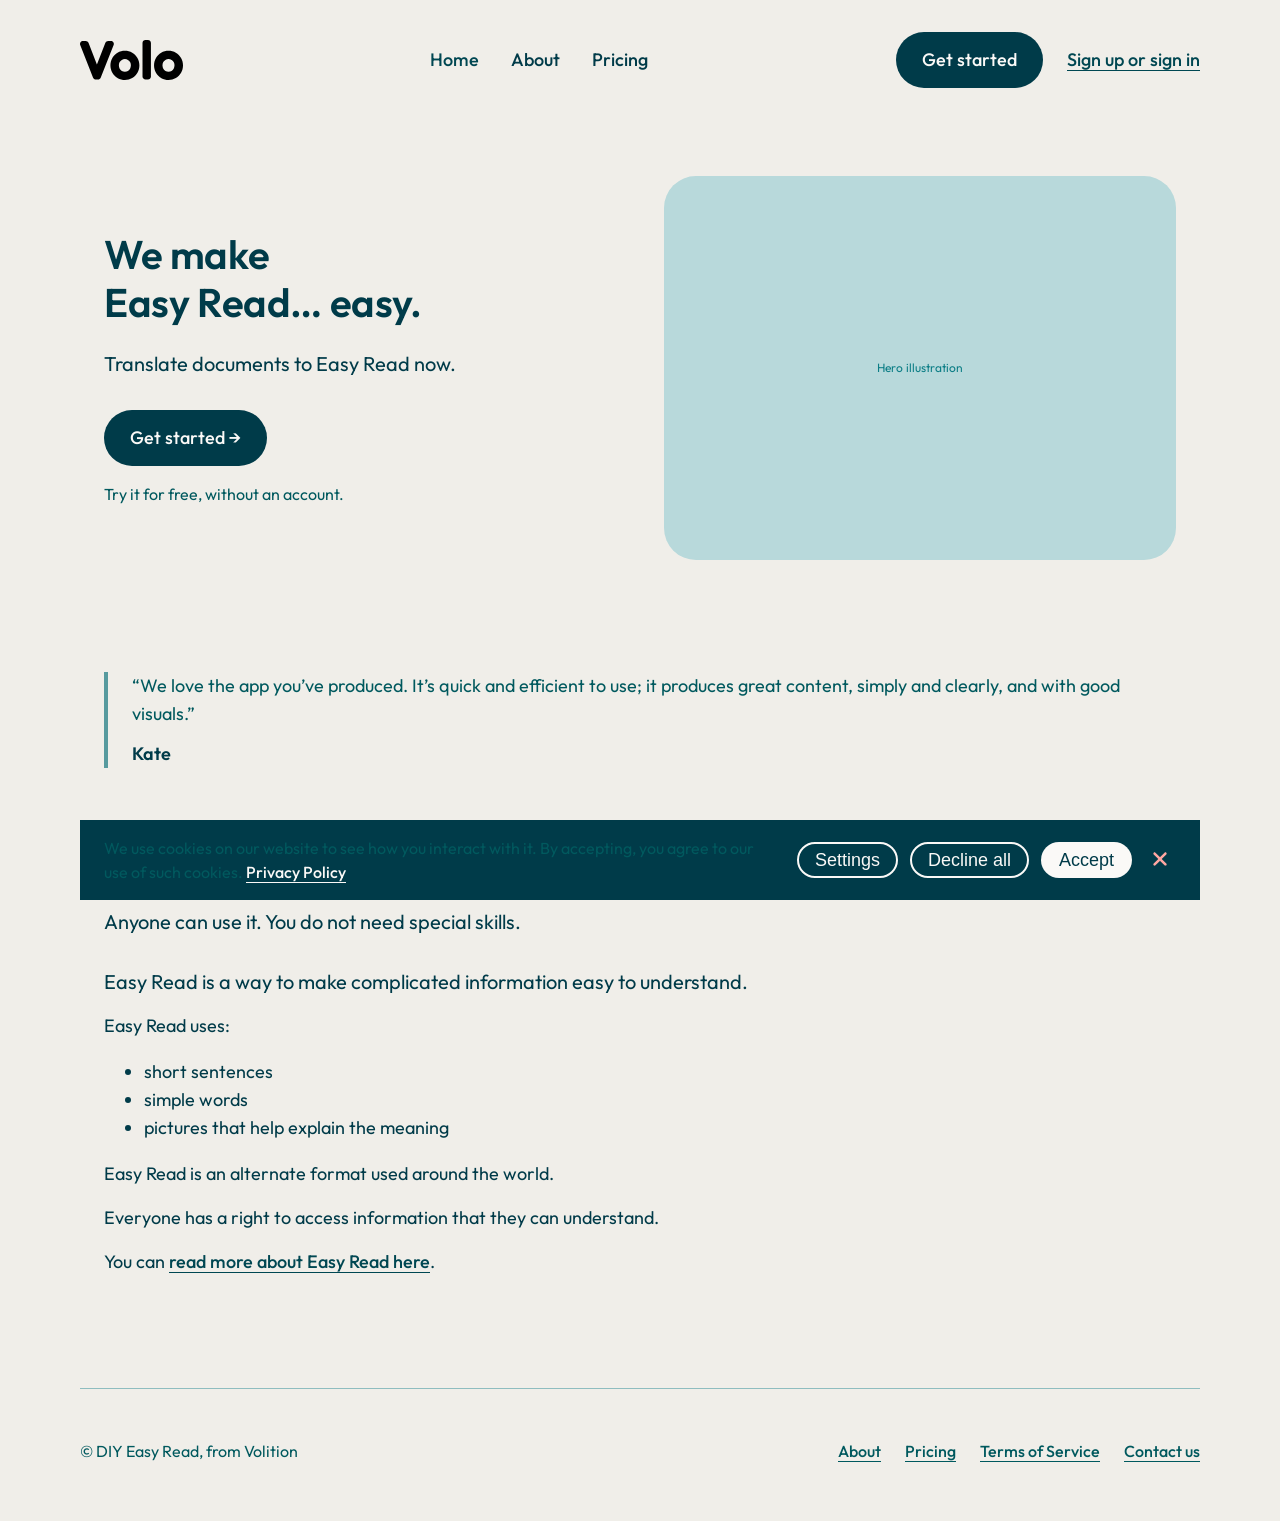
==== index.html @ 6c9e3ab5 "Initial UX prototype base recreating diyeasyread.com Home, About, and Pricing rebuilt as static HTML" ====
<!DOCTYPE html>
<html lang="en">
<head>
<meta charset="UTF-8">
<meta name="viewport" content="width=device-width, initial-scale=1.0">
<title>DIY Easy Read — Easy Read translation in minutes</title>
<link rel="stylesheet" href="assets/colors_and_type.css">
<link rel="stylesheet" href="assets/site.css">
</head>
<body>

<header class="wrap site-header">
  <a class="logo" href="index.html">
    <img src="assets/img/logo-wordmark.svg" alt="DIY Easy Read, from Volition">
  </a>
  <nav class="main-nav" aria-label="Main">
    <a href="index.html" aria-current="page">Home</a>
    <a href="about.html">About</a>
    <a href="pricing.html">Pricing</a>
  </nav>
  <div class="nav-actions">
    <a class="btn btn-filled" href="#get-started">Get started</a>
    <a class="link" href="#sign-in">Sign up or sign in</a>
  </div>
</header>

<main class="wrap">
  <section class="hero">
    <div>
      <h1>We make<br>Easy Read&hellip; easy.</h1>
      <p class="body-large lede">Translate documents to Easy Read now.</p>
      <div class="cta-row">
        <a class="btn btn-filled" href="#get-started">Get started &rarr;</a>
        <p class="body-small">Try it for free, without an account.</p>
      </div>
    </div>
    <div class="hero-art" role="img" aria-label="Illustration placeholder — person holding a translated Easy Read document">
      <span class="caption">Hero illustration</span>
    </div>
  </section>

  <blockquote class="quote">
    &ldquo;We love the app you&rsquo;ve produced. It&rsquo;s quick and efficient to use; it produces great content, simply and clearly, and with good visuals.&rdquo;
    <cite>Kate</cite>
  </blockquote>

  <section class="section">
    <p class="body-large">DIY Easy Read is a simple tool to translate documents into Easy Read. It uses Artificial Intelligence (AI).</p>
    <p class="body-large" style="margin-top: var(--space-4);">Anyone can use it. You do not need special skills.</p>
    <p class="body-large" style="margin-top: var(--space-6);">Easy Read is a way to make complicated information easy to understand.</p>
    <p style="margin-top: var(--space-4);">Easy Read uses:</p>
    <ul>
      <li>short sentences</li>
      <li>simple words</li>
      <li>pictures that help explain the meaning</li>
    </ul>
    <p style="margin-top: var(--space-4);">Easy Read is an alternate format used around the world.</p>
    <p style="margin-top: var(--space-4);">Everyone has a right to access information that they can understand.</p>
    <p style="margin-top: var(--space-4);">You can <a href="about.html">read more about Easy Read here</a>.</p>
  </section>
</main>

<footer class="site-footer wrap">
  <span>&copy; DIY Easy Read, from Volition</span>
  <nav aria-label="Footer">
    <a href="about.html">About</a>
    <a href="pricing.html">Pricing</a>
    <a href="#terms">Terms of Service</a>
    <a href="#contact">Contact us</a>
  </nav>
</footer>

<div class="cookie-banner wrap" role="region" aria-label="Cookie notice" id="cookie-banner">
  <p class="body-small">We use cookies on our website to see how you interact with it. By accepting, you agree to our use of such cookies. <a href="#privacy">Privacy Policy</a></p>
  <div class="actions">
    <button class="btn btn-outlined" style="min-height:36px; padding: var(--space-1) var(--space-4);">Settings</button>
    <button class="btn btn-outlined" style="min-height:36px; padding: var(--space-1) var(--space-4);" onclick="document.getElementById('cookie-banner').remove()">Decline all</button>
    <button class="btn btn-filled" style="min-height:36px; padding: var(--space-1) var(--space-4);" onclick="document.getElementById('cookie-banner').remove()">Accept</button>
    <button class="close-btn" aria-label="Close" onclick="document.getElementById('cookie-banner').remove()">
      <img src="assets/icons/close.svg" alt="" width="20" height="20">
    </button>
  </div>
</div>

</body>
</html>
---- assets/colors_and_type.css ----
/* ============================================================
   Volition Design System — Colors & Type
   Source: Colours 1.6.fig (palette), Volition brand notes (type)
   Mobile-first. Never use pure #000 or #FFF.
   ============================================================ */

/* -------- Fonts -------- */
@font-face {
  font-family: "Outfit";
  font-style: normal;
  font-weight: 100 900;
  font-display: swap;
  src: url("./fonts/Outfit-VariableFont_wght.ttf") format("truetype-variations");
}
@font-face {
  font-family: "Outfit";
  font-style: normal;
  font-weight: 300;
  font-display: swap;
  src: url("./fonts/Outfit-Light.ttf") format("truetype");
}
@font-face {
  font-family: "Outfit";
  font-style: normal;
  font-weight: 400;
  font-display: swap;
  src: url("./fonts/Outfit-Regular.ttf") format("truetype");
}
@font-face {
  font-family: "Outfit";
  font-style: normal;
  font-weight: 500;
  font-display: swap;
  src: url("./fonts/Outfit-Medium.ttf") format("truetype");
}
@font-face {
  font-family: "Outfit";
  font-style: normal;
  font-weight: 600;
  font-display: swap;
  src: url("./fonts/Outfit-SemiBold.ttf") format("truetype");
}

:root {
  /* ============================================================
     RAW PALETTE — Colours 1.6
     Never reference these directly in product code. Use the
     semantic tokens below. Palette is intentionally softened —
     no pure black, no pure white.
     ============================================================ */

  /* Teal — primary brand, text, dark backgrounds */
  --teal-900: #00232B;   /* Black Teal */
  --teal-800: #003B49;   /* Text dark — primary body text */
  --teal-700: #004752;
  --teal-600: #00595E;
  --teal-500: #0C7E86;
  --teal-400: #579A9E;   /* Interactive borders only */
  --teal-300: #8FBDBF;
  --teal-200: #B8D9DB;
  --teal-100: #EBF1F2;

  /* Lavender */
  --lavender-900: #150C3D;
  --lavender-800: #3A3161;
  --lavender-700: #43396F;
  --lavender-600: #4E4285;
  --lavender-500: #7567B8;
  --lavender-400: #9387CC;   /* Interactive borders only */
  --lavender-300: #B6ACE3;
  --lavender-200: #D4CEF5;
  --lavender-100: #EDEBF5;

  /* Pounamu (greenstone) */
  --pounamu-800: #163D16;
  --pounamu-600: #215C21;
  --pounamu-500: #458D42;
  --pounamu-400: #629E5F;   /* Interactive borders only */
  --pounamu-300: #8EC28C;
  --pounamu-200: #B2D8AF;
  --pounamu-100: #EAF2E4;

  /* Rose */
  --rose-800: #6F1900;
  --rose-600: #991F1F;
  --rose-500: #CC3939;
  --rose-400: #E06969;   /* Interactive borders only */
  --rose-300: #ED9A9A;
  --rose-200: #F5C9C9;
  --rose-100: #F5E6E6;

  /* Sand — warm neutrals, never pure white */
  --sand-400: #999174;   /* Interactive borders only */
  --sand-300: #B8B19A;
  --sand-200: #D6D2C4;
  --sand-100: #F0EEE9;   /* Warm off-white surface */
  --sand-000: #FAF9F7;   /* White Sand — app background, replaces pure white */

  /* ============================================================
     SEMANTIC TOKENS — Volition themes collection (28 vars)
     Source: Design Components 1.7 → Variables → Volition themes.
     Two themes: "Default" (Decision Maker, teal) and "Supporter"
     (lavender). Values verified against Figma Variables panel.
     Bind components to these. Never reference raw palette.
     ============================================================ */

  /* --- Text --- */
  --text-dark:     var(--teal-800);   /* body & headings */
  --text-mid:      var(--teal-600);   /* secondary */
  --text-light:    var(--teal-500);   /* tertiary, captions */
  --text-inverted: var(--sand-000);   /* text on dark/coloured bg */

  /* --- Icon --- */
  --icon:          var(--teal-600);
  --icon-mid:      var(--teal-500);
  --icon-inverted: var(--sand-000);

  /* --- Borders --- */
  --borders:       var(--teal-400);   /* interactive borders */

  /* --- Backgrounds --- */
  --bg-800:        var(--teal-800);   /* dark fill (buttons, headers) */
  --bg-600:        var(--teal-600);
  --bg-200:        var(--teal-200);
  --bg-150:        #D6D2C4;           /* warm neutral @ 50% — unique to Default */
  --bg-100:        var(--sand-100);

  /* --- Panels --- */
  --panel-highlight: var(--sand-000);   /* White sand — raised surfaces */
  --panel-mid:       rgba(250, 249, 247, 0.5);  /* #FAF9F7 @ 50% */
  --panel-lowlight:  var(--bg-100);     /* = Background 100 */
  --panel-shadow:    var(--sand-300);   /* Sand 300 in Default */

  /* --- Status: error / delete --- */
  --error-default: var(--rose-600);
  --error-mid:     var(--rose-500);

  /* --- Focus --- */
  --focus:         var(--teal-900);
  --focus-stroke:  2px;

  /* --- Dividers --- */
  --divider-dark:    var(--teal-400);
  --divider-default: var(--teal-300);

  /* --- Buttons --- */
  --button-base: var(--teal-700);
  --button-mid:  var(--teal-500);

  /* ============================================================
     LEGACY SHORTHAND — kept so existing components keep working
     while we migrate call-sites to the real semantic names above.
     ============================================================ */
  --surface-app:         var(--bg-100);
  --surface-raised:      var(--panel-highlight);
  --surface-sunken:      var(--bg-100);
  --surface-inverse:     var(--bg-800);
  --fg-primary:          var(--text-dark);
  --fg-secondary:        var(--text-mid);
  --fg-tertiary:         var(--text-light);
  --fg-inverse:          var(--text-inverted);
  --fg-link:             var(--button-base);
  --border-subtle:       var(--divider-default);
  --border-default:      var(--divider-dark);
  --border-interactive:  var(--borders);
  --border-focus:        var(--focus);
  --accent-primary:      var(--button-base);
  --accent-primary-hover:var(--text-dark);
  --accent-secondary:    var(--button-mid);
  --accent-light:        var(--button-mid);
  --accent-muted:        var(--bg-200);
  --status-success:      var(--pounamu-600);
  --status-success-bg:   var(--pounamu-100);
  --status-warning:      var(--error-mid);
  --status-warning-bg:   var(--rose-100);
  --status-danger:       var(--error-default);
  --status-danger-bg:    var(--rose-100);
  --status-info:         var(--lavender-500);
  --status-info-bg:      var(--lavender-100);

  /* Focus ring — built from semantic --focus */
  --focus-ring: 0 0 0 var(--focus-stroke) var(--focus);

  /* ============================================================
     SPACING — 8pt grid with 4pt sub-step
     ============================================================ */
  --space-0:   0;
  --space-1:   4px;
  --space-2:   8px;
  --space-3:  12px;
  --space-4:  16px;
  --space-5:  24px;
  --space-6:  32px;
  --space-7:  40px;
  --space-8:  48px;
  --space-9:  64px;
  --space-10: 96px;

  /* ============================================================
     RADII — generous, friendly, never sharp
     ============================================================ */
  --radius-xs: 4px;
  --radius-sm: 8px;
  --radius-md: 12px;
  --radius-lg: 16px;   /* default card */
  --radius-xl: 24px;
  --radius-2xl: 32px;
  --radius-pill: 9999px;

  /* ============================================================
     ELEVATION — soft, warm-tinted shadows.
     Uses teal-900 at low opacity (never pure black).
     ============================================================ */
  --elev-0: none;
  --elev-1: 0 1px 2px rgba(0, 35, 43, 0.06),
            0 1px 1px rgba(0, 35, 43, 0.04);
  --elev-2: 0 2px 4px rgba(0, 35, 43, 0.06),
            0 4px 8px rgba(0, 35, 43, 0.06);
  --elev-3: 0 4px 12px rgba(0, 35, 43, 0.08),
            0 8px 24px rgba(0, 35, 43, 0.06);
  --elev-4: 0 12px 32px rgba(0, 35, 43, 0.12),
            0 24px 48px rgba(0, 35, 43, 0.08);

  /* ============================================================
     TOUCH TARGETS — WCAG 2.5.5 AAA
     ============================================================ */
  --touch-min: 44px;

  /* ============================================================
     MOTION — calm, no bounce. Neurologically considerate.
     ============================================================ */
  --ease-standard: cubic-bezier(0.2, 0, 0, 1);
  --ease-entrance: cubic-bezier(0, 0, 0, 1);
  --ease-exit:     cubic-bezier(0.4, 0, 1, 1);
  --dur-fast:   120ms;
  --dur-base:   200ms;
  --dur-slow:   320ms;

  /* ============================================================
     TYPE — Mobile-first scale.
     Desktop values are tuned separately; these are the mobile
     source of truth. Sentence case ALWAYS. Never italic.
     ============================================================ */
  --font-family:        "Outfit", system-ui, sans-serif;
  --font-weight-regular: 400;
  --font-weight-medium:  500;
  --font-weight-semibold: 600;

  /* Scale — Volition source of truth. Sentence case always. Never italic,
     never all caps, no abbreviations. Paragraph/list spacing is the
     margin-bottom when this size heads a block. */

  /* Headers */
  --fs-hero:    40px;   --lh-hero:    48px;   --sp-hero:   32px;  /* Hero */
  --fs-xxl:     32px;   --lh-xxl:     40px;   --sp-xxl:    24px;  /* XXL / H1 */
  --fs-xl:      24px;   --lh-xl:      32px;   --sp-xl:     16px;  /* XL / H2 */

  /* Body */
  --fs-body-lg: 20px;   --lh-body-lg: 28px;   --sp-body-lg: 16px; /* Body large */
  --fs-base:    18px;   --lh-base:    28px;   --sp-base:    8px;  /* Body base */
  --fs-small:   16px;   --lh-small:   24px;   --sp-small:   8px;  /* Body small */

  /* Legacy / caption */
  --fs-caption: 12px;   --lh-caption: 16px;  /* Caption — use sparingly */
}

/* ============================================================
   THEME: SUPPORTER — lavender family
   Source: Design Components 1.7 → Variables → Volition themes
   (right column). Same 28 roles, re-mapped to lavender. A few
   entries stay identical across themes (White sand, Background 100
   mapping for panel-lowlight, the error/delete rose ramp, and
   Panel mid's #FAF9F7 @ 50%).
   ============================================================ */
[data-theme="supporter"] {
  /* Text */
  --text-dark:     var(--lavender-800);
  --text-mid:      var(--lavender-600);
  --text-light:    var(--lavender-500);
  --text-inverted: var(--sand-000);

  /* Icon */
  --icon:          var(--lavender-600);
  --icon-mid:      var(--lavender-500);
  --icon-inverted: var(--sand-000);

  /* Borders */
  --borders:       var(--lavender-400);

  /* Backgrounds */
  --bg-800:        var(--lavender-800);
  --bg-600:        var(--lavender-600);
  --bg-200:        var(--lavender-200);
  --bg-150:        #D3CEEB;            /* lavender warm neutral @ 50% */
  --bg-100:        var(--lavender-100);

  /* Panels */
  --panel-highlight: var(--sand-000);
  --panel-mid:       rgba(250, 249, 247, 0.5);
  --panel-lowlight:  var(--bg-100);     /* = Background 100 (now lavender-100) */
  --panel-shadow:    var(--lavender-400);

  /* Error / delete — same rose ramp in both themes */
  --error-default: var(--rose-600);
  --error-mid:     var(--rose-500);

  /* Focus */
  --focus:         var(--teal-900);     /* Teal 900 in both themes */
  --focus-stroke:  2px;

  /* Dividers */
  --divider-dark:    var(--lavender-400);
  --divider-default: var(--lavender-300);

  /* Buttons */
  --button-base: var(--lavender-700);
  --button-mid:  var(--lavender-500);

  /* Legacy shorthand re-resolves via cascade — no need to redeclare */
}

/* ============================================================
   DARK MODE — deferred until the light library is stable.
   Kept as a placeholder role-flip for now.
   ============================================================ */
[data-theme="dark"] {
  --surface-app:    var(--teal-900);
  --surface-raised: var(--teal-800);
  --surface-sunken: var(--teal-700);
  --surface-inverse: var(--sand-000);

  --fg-primary:   var(--sand-000);
  --fg-secondary: var(--teal-200);
  --fg-tertiary:  var(--teal-300);
  --fg-inverse:   var(--teal-800);
  --fg-link:      var(--lavender-300);

  --border-subtle:      rgba(255,255,255,0.08);
  --border-default:     rgba(255,255,255,0.16);
  --border-interactive: var(--teal-400);
  --border-focus:       var(--lavender-300);

  --accent-primary:       var(--teal-500);
  --accent-primary-hover: var(--teal-400);
  --accent-secondary:     var(--lavender-300);
  --accent-light:         var(--teal-600);
  --accent-muted:         var(--teal-700);

  --elev-1: 0 1px 2px rgba(0,0,0,0.32);
  --elev-2: 0 4px 12px rgba(0,0,0,0.36);
  --elev-3: 0 8px 24px rgba(0,0,0,0.44);
  --elev-4: 0 24px 48px rgba(0,0,0,0.52);
}

/* ============================================================
   BASE — semantic element styles (source of truth for markup)
   ============================================================ */
html, body {
  background: var(--surface-app);
  color: var(--fg-primary);
  font-family: var(--font-family);
  font-size: var(--fs-base);
  line-height: var(--lh-base);
  font-weight: var(--font-weight-regular);
  -webkit-font-smoothing: antialiased;
  text-rendering: optimizeLegibility;
}

h1, .h1 {
  font-size: var(--fs-hero);
  line-height: var(--lh-hero);
  font-weight: var(--font-weight-semibold);
  letter-spacing: -0.01em;
  color: var(--fg-primary);
  text-wrap: balance;
  margin: 0;
}
h2, .h2 {
  font-size: var(--fs-xxl);
  line-height: var(--lh-xxl);
  font-weight: var(--font-weight-semibold);
  letter-spacing: -0.005em;
  color: var(--fg-primary);
  text-wrap: balance;
  margin: 0;
}
h3, .h3 {
  font-size: var(--fs-xl);
  line-height: var(--lh-xl);
  font-weight: var(--font-weight-semibold);
  color: var(--fg-primary);
  text-wrap: balance;
  margin: 0;
}
h4, .h4 {
  font-size: var(--fs-body-lg);
  line-height: var(--lh-body-lg);
  font-weight: var(--font-weight-semibold);
  color: var(--fg-primary);
  margin: 0;
}

p, .body {
  font-size: var(--fs-base);
  line-height: var(--lh-base);
  color: var(--fg-primary);
  text-wrap: pretty;
  margin: 0;
}
.body-large {
  font-size: var(--fs-body-lg);
  line-height: var(--lh-body-lg);
}
.body-small, small {
  font-size: var(--fs-small);
  line-height: var(--lh-small);
  color: var(--fg-secondary);
}
.caption {
  font-size: var(--fs-caption);
  line-height: var(--lh-caption);
  color: var(--fg-tertiary);
}

a, .link {
  color: var(--fg-link);
  text-decoration: underline;
  text-decoration-thickness: 8%;
  text-underline-offset: 16%;
  text-decoration-skip-ink: auto;
  font-weight: var(--font-weight-medium);
}
a:hover { color: var(--teal-800); }

::selection { background: var(--lavender-200); color: var(--teal-800); }

*:focus-visible {
  outline: none;
  box-shadow: var(--focus-ring);
  border-radius: var(--radius-xs);
}

/* Never italic — per brand */
em, i, cite, address, dfn { font-style: normal; font-weight: var(--font-weight-medium); }
---- assets/site.css ----
/* ============================================================
   DIY Easy Read — prototype layer
   Layout and components built on top of colors_and_type.css.
   Never redefine tokens here — only layout/structure.
   ============================================================ */

* { box-sizing: border-box; }

.wrap {
  max-width: 1120px;
  margin: 0 auto;
  padding: 0 var(--space-5);
}

/* -------- Header -------- */
.site-header {
  display: flex;
  align-items: center;
  justify-content: space-between;
  padding: var(--space-5) 0;
}
.logo {
  display: flex;
  align-items: center;
  gap: var(--space-2);
}
.logo img { height: 40px; width: auto; }

.main-nav {
  display: flex;
  align-items: center;
  gap: var(--space-6);
}
.main-nav a {
  text-decoration: none;
  color: var(--fg-primary);
  font-weight: var(--font-weight-medium);
}
.main-nav a:hover { color: var(--accent-primary); }
.main-nav a[aria-current="page"] { color: var(--accent-primary); }

.nav-actions {
  display: flex;
  align-items: center;
  gap: var(--space-5);
}

/* -------- Buttons -------- */
.btn {
  display: inline-flex;
  align-items: center;
  justify-content: center;
  gap: var(--space-2);
  min-height: var(--touch-min);
  padding: var(--space-3) var(--space-5);
  border-radius: var(--radius-pill);
  font-weight: var(--font-weight-medium);
  font-size: var(--fs-base);
  text-decoration: none;
  border: 2px solid transparent;
  cursor: pointer;
  transition: background-color var(--dur-base) var(--ease-standard),
              color var(--dur-base) var(--ease-standard),
              border-color var(--dur-base) var(--ease-standard);
}
.btn-filled {
  background: var(--bg-800);
  color: var(--text-inverted);
}
.btn-filled:hover { background: var(--teal-900); }
.btn-outlined {
  background: transparent;
  color: var(--fg-primary);
  border-color: var(--borders);
}
.btn-outlined:hover { background: var(--bg-100); }
.btn-link {
  background: none;
  border: none;
  padding: 0;
  min-height: auto;
  color: var(--fg-link);
  text-decoration: underline;
  text-decoration-thickness: 8%;
  text-underline-offset: 16%;
  font-weight: var(--font-weight-medium);
}

/* -------- Hero -------- */
.hero {
  display: grid;
  grid-template-columns: 1fr 1fr;
  gap: var(--space-8);
  align-items: center;
  padding: var(--space-9) 0;
}
.hero h1 { margin-bottom: var(--space-5); }
.hero .lede { margin-bottom: var(--space-6); }
.hero .cta-row { display: flex; flex-direction: column; align-items: flex-start; gap: var(--space-4); }
.hero-art {
  aspect-ratio: 4 / 3;
  border-radius: var(--radius-2xl);
  background: var(--bg-200);
  display: flex;
  align-items: center;
  justify-content: center;
  color: var(--text-mid);
}

.quote {
  border-left: 4px solid var(--divider-dark);
  padding-left: var(--space-5);
  font-style: normal;
  color: var(--fg-secondary);
  margin: var(--space-8) 0;
}
.quote cite { display: block; margin-top: var(--space-3); font-weight: var(--font-weight-semibold); color: var(--fg-primary); font-style: normal; }

/* -------- Sections -------- */
.section { padding: var(--space-8) 0; }
.section-title { margin-bottom: var(--space-6); }
.feature-row {
  display: grid;
  grid-template-columns: 1fr 1fr;
  gap: var(--space-8);
  align-items: center;
  padding: var(--space-6) 0;
}
.feature-row + .feature-row { border-top: 1px solid var(--border-subtle); }
.feature-row .art {
  aspect-ratio: 4 / 3;
  border-radius: var(--radius-lg);
  background: var(--panel-lowlight);
  border: 1px solid var(--border-subtle);
}
.feature-row ul { margin: var(--space-4) 0 0; padding-left: var(--space-5); }
.feature-row li { margin-bottom: var(--space-2); }

/* -------- FAQ -------- */
.faq-tabs {
  display: flex;
  gap: var(--space-2);
  flex-wrap: wrap;
  margin-bottom: var(--space-6);
}
.faq-tab {
  padding: var(--space-2) var(--space-4);
  border-radius: var(--radius-pill);
  border: 2px solid var(--borders);
  background: transparent;
  font-weight: var(--font-weight-medium);
  color: var(--fg-primary);
  cursor: pointer;
}
.faq-tab[aria-selected="true"] {
  background: var(--bg-800);
  color: var(--text-inverted);
  border-color: var(--bg-800);
}
.faq-item {
  border-bottom: 1px solid var(--border-subtle);
}
.faq-question {
  width: 100%;
  display: flex;
  align-items: center;
  justify-content: space-between;
  gap: var(--space-4);
  padding: var(--space-5) 0;
  background: none;
  border: none;
  text-align: left;
  font-family: var(--font-family);
  font-size: var(--fs-body-lg);
  font-weight: var(--font-weight-semibold);
  color: var(--fg-primary);
  cursor: pointer;
}
.faq-question .chev { transition: transform var(--dur-base) var(--ease-standard); flex-shrink: 0; }
.faq-item[open] .faq-question .chev { transform: rotate(180deg); }
.faq-answer { padding: 0 0 var(--space-5); color: var(--fg-secondary); }
.faq-answer ul { padding-left: var(--space-5); }
.faq-answer li { margin-bottom: var(--space-2); }

/* -------- Pricing -------- */
.pricing-groups { display: flex; flex-direction: column; gap: var(--space-9); }
.pricing-group-title { text-align: center; margin-bottom: var(--space-2); }
.pricing-group-sub { text-align: center; max-width: 640px; margin: 0 auto var(--space-6); color: var(--fg-secondary); }
.pricing-cards {
  display: grid;
  grid-template-columns: repeat(3, 1fr);
  gap: var(--space-5);
}
.price-card {
  background: var(--panel-highlight);
  border: 1px solid var(--border-subtle);
  border-radius: var(--radius-lg);
  box-shadow: var(--elev-2);
  padding: var(--space-6);
  display: flex;
  flex-direction: column;
  gap: var(--space-4);
  position: relative;
}
.price-card.popular { border-color: var(--borders); }
.badge {
  position: absolute;
  top: -14px;
  left: var(--space-5);
  background: var(--accent-secondary);
  color: var(--text-inverted);
  font-size: var(--fs-small);
  font-weight: var(--font-weight-semibold);
  padding: var(--space-1) var(--space-4);
  border-radius: var(--radius-pill);
}
.price-card .tier-name { font-weight: var(--font-weight-semibold); font-size: var(--fs-small); color: var(--fg-secondary); }
.price-card .price { font-size: var(--fs-xxl); font-weight: var(--font-weight-semibold); }
.price-card .price span { font-size: var(--fs-small); font-weight: var(--font-weight-regular); color: var(--fg-secondary); }
.price-card ul { list-style: none; margin: 0; padding: 0; display: flex; flex-direction: column; gap: var(--space-2); }
.price-card li { display: flex; gap: var(--space-2); align-items: flex-start; }
.price-card li img { flex-shrink: 0; margin-top: 2px; }
.price-card .addons { border-top: 1px solid var(--border-subtle); padding-top: var(--space-4); font-size: var(--fs-small); color: var(--fg-secondary); }

/* -------- Footer -------- */
.site-footer {
  border-top: 1px solid var(--border-subtle);
  padding: var(--space-8) 0;
  margin-top: var(--space-9);
  display: flex;
  justify-content: space-between;
  align-items: center;
  color: var(--fg-secondary);
  font-size: var(--fs-small);
}
.site-footer nav { display: flex; gap: var(--space-5); }
.site-footer a { color: var(--fg-secondary); }

/* -------- Cookie banner (kept for parity, dismissible) -------- */
.cookie-banner {
  position: fixed;
  left: 0; right: 0; bottom: 0;
  background: var(--bg-800);
  color: var(--text-inverted);
  padding: var(--space-4) var(--space-5);
  display: flex;
  align-items: center;
  justify-content: space-between;
  gap: var(--space-5);
  z-index: 50;
}
.cookie-banner a { color: var(--text-inverted); }
.cookie-banner .actions { display: flex; gap: var(--space-3); align-items: center; flex-shrink: 0; }
.cookie-banner .btn-outlined { border-color: var(--text-inverted); color: var(--text-inverted); }
.cookie-banner .btn-filled { background: var(--sand-000); color: var(--text-dark); }
.cookie-banner .close-btn { background: none; border: none; cursor: pointer; }
.cookie-banner .close-btn img { filter: invert(1); }

@media (max-width: 860px) {
  .hero, .feature-row { grid-template-columns: 1fr; }
  .pricing-cards { grid-template-columns: 1fr; }
  .main-nav { display: none; }
  .site-footer { flex-direction: column; gap: var(--space-4); align-items: flex-start; }
}
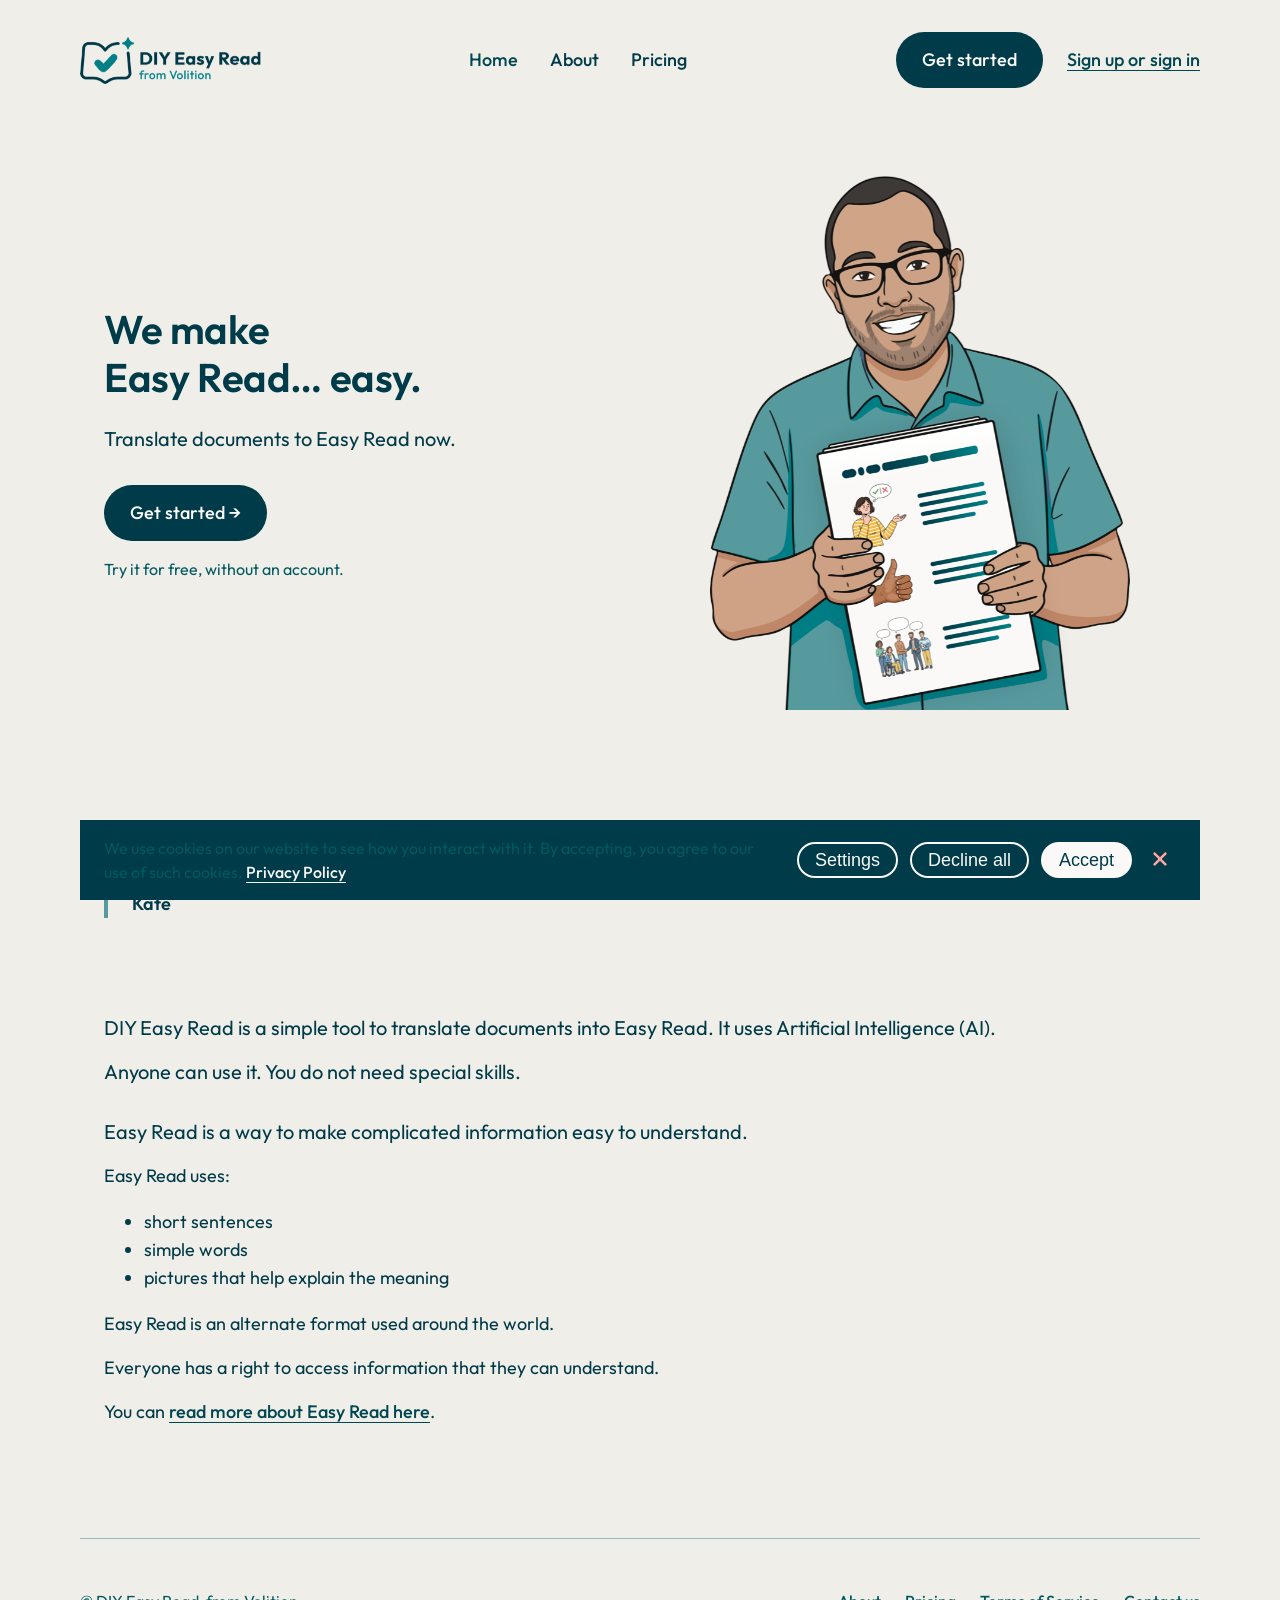
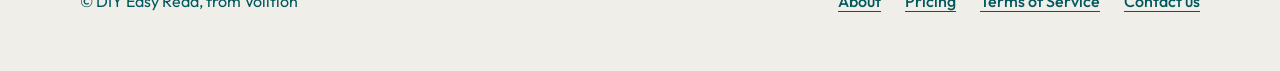
==== commit 44813b0a: "Swap placeholder blocks and generic logo for real DIY Easy Read assets Pulled the actual logo and il" ====
--- a/index.html
+++ b/index.html
@@ -11,7 +11,7 @@
 
 <header class="wrap site-header">
   <a class="logo" href="index.html">
-    <img src="assets/img/logo-wordmark.svg" alt="DIY Easy Read, from Volition">
+    <img src="assets/img/logo-diyer.png" alt="DIY Easy Read logo: an open book outline with a tick inside, and a star in the top right corner" style="height:48px; width:auto;">
   </a>
   <nav class="main-nav" aria-label="Main">
     <a href="index.html" aria-current="page">Home</a>
@@ -34,8 +34,8 @@
         <p class="body-small">Try it for free, without an account.</p>
       </div>
     </div>
-    <div class="hero-art" role="img" aria-label="Illustration placeholder — person holding a translated Easy Read document">
-      <span class="caption">Hero illustration</span>
+    <div class="hero-art">
+      <img src="assets/img/hero-person-document.png" alt="A friendly person holding an Easy Read document with checkmarks, thumbs up, and speech bubble illustrations" style="width:100%; height:auto; display:block;">
     </div>
   </section>
 
--- a/assets/site.css
+++ b/assets/site.css
@@ -98,14 +98,11 @@
 .hero .lede { margin-bottom: var(--space-6); }
 .hero .cta-row { display: flex; flex-direction: column; align-items: flex-start; gap: var(--space-4); }
 .hero-art {
-  aspect-ratio: 4 / 3;
-  border-radius: var(--radius-2xl);
-  background: var(--bg-200);
   display: flex;
   align-items: center;
   justify-content: center;
-  color: var(--text-mid);
-}
+}
+.hero-art img { max-width: 420px; }
 
 .quote {
   border-left: 4px solid var(--divider-dark);
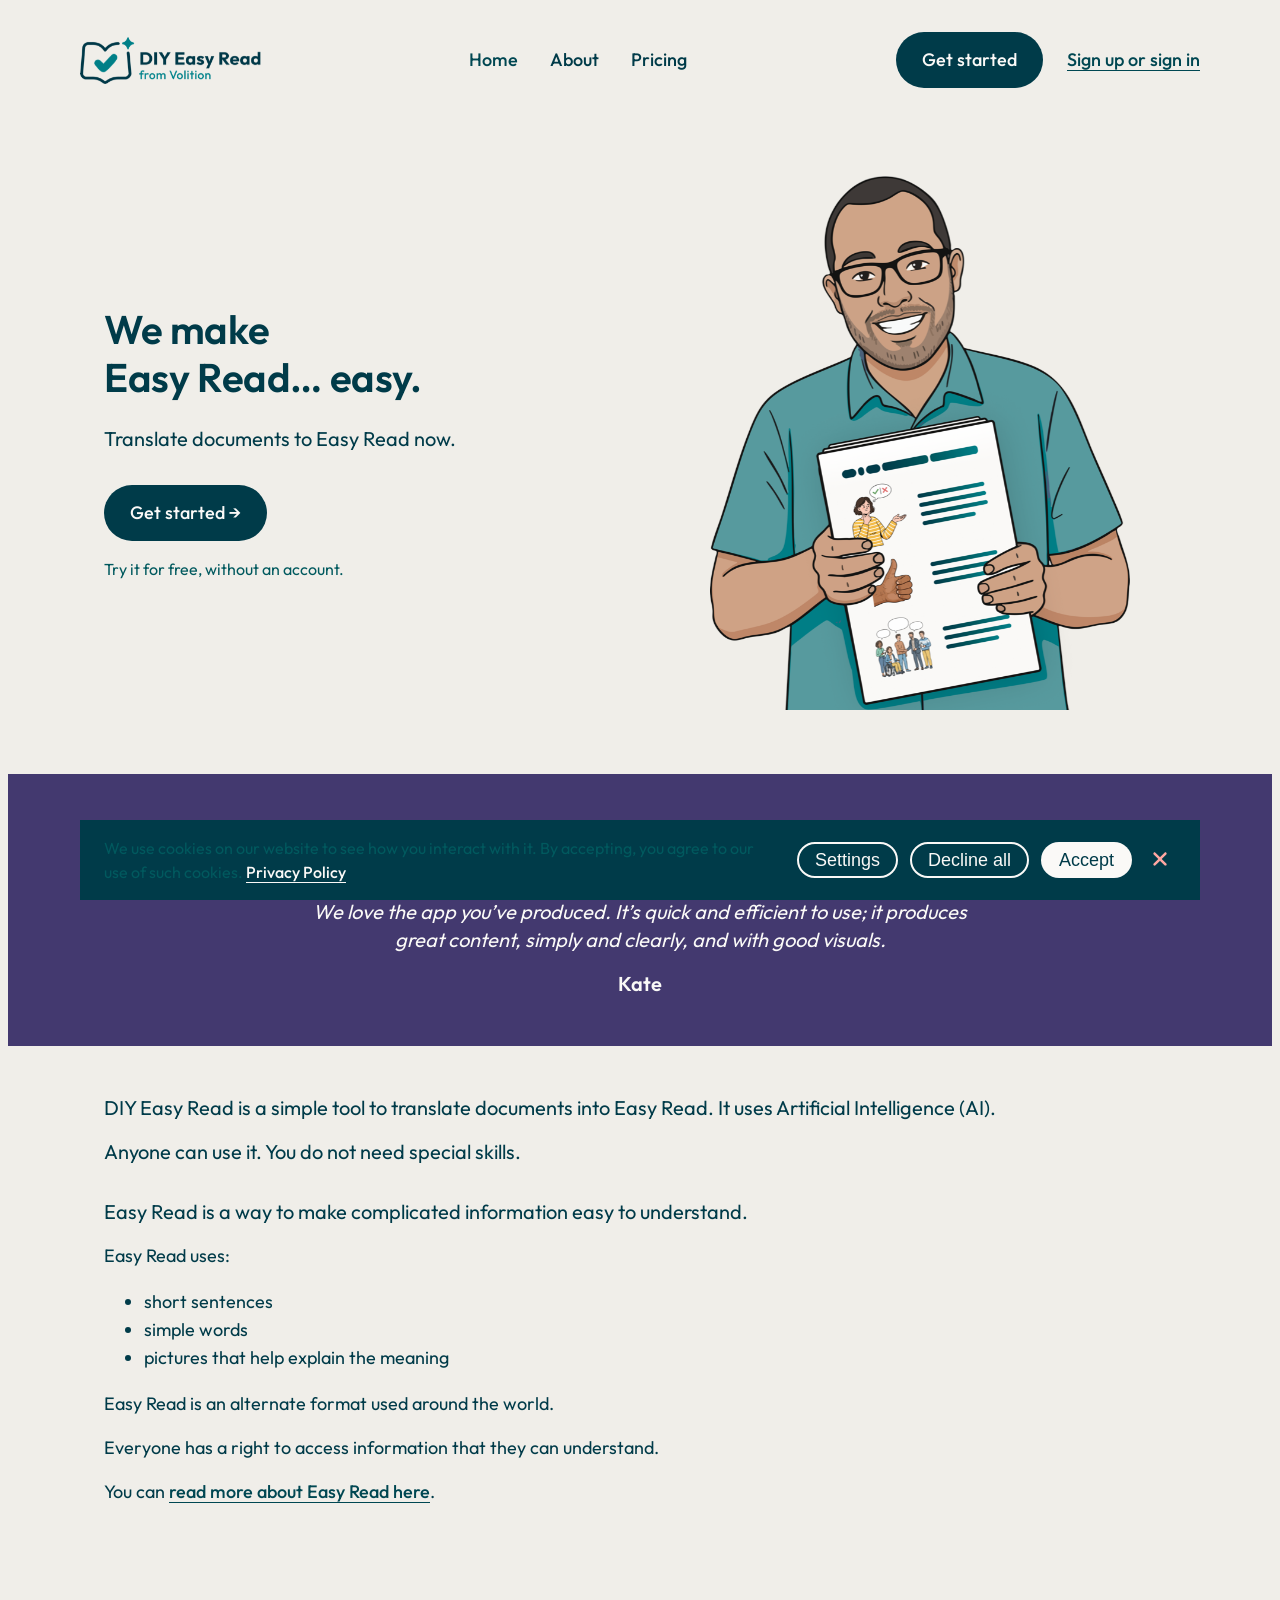
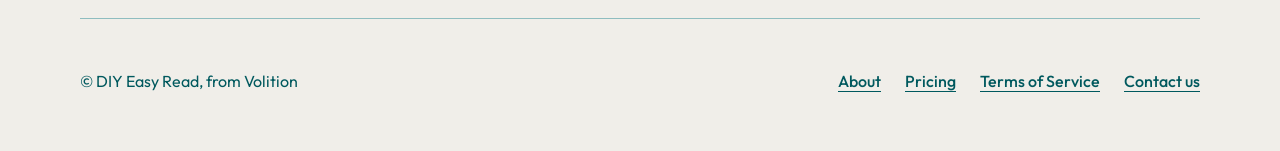
==== commit 0ae6ac12: "Fix testimonial styling to match live site Replace bordered blockquote with a full-bleed solid purpl" ====
--- a/index.html
+++ b/index.html
@@ -38,12 +38,16 @@
       <img src="assets/img/hero-person-document.png" alt="A friendly person holding an Easy Read document with checkmarks, thumbs up, and speech bubble illustrations" style="width:100%; height:auto; display:block;">
     </div>
   </section>
+</main>
 
+<div class="quote-band">
   <blockquote class="quote">
-    &ldquo;We love the app you&rsquo;ve produced. It&rsquo;s quick and efficient to use; it produces great content, simply and clearly, and with good visuals.&rdquo;
+    We love the app you&rsquo;ve produced. It&rsquo;s quick and efficient to use; it produces great content, simply and clearly, and with good visuals.
     <cite>Kate</cite>
   </blockquote>
+</div>
 
+<main class="wrap">
   <section class="section">
     <p class="body-large">DIY Easy Read is a simple tool to translate documents into Easy Read. It uses Artificial Intelligence (AI).</p>
     <p class="body-large" style="margin-top: var(--space-4);">Anyone can use it. You do not need special skills.</p>
--- a/assets/site.css
+++ b/assets/site.css
@@ -105,13 +105,35 @@
 .hero-art img { max-width: 420px; }
 
 .quote {
-  border-left: 4px solid var(--divider-dark);
-  padding-left: var(--space-5);
+  background: var(--lavender-700);
+  color: var(--text-inverted);
+  border: none;
+  margin: 0;
+  padding: var(--space-8) var(--space-5);
+  position: relative;
+  font-style: italic;
+  font-size: var(--fs-body-lg);
+  line-height: var(--lh-body-lg);
+  text-align: center;
+  max-width: 720px;
+  margin-left: auto;
+  margin-right: auto;
+}
+.quote::before {
+  content: "\201C";
+  display: block;
   font-style: normal;
-  color: var(--fg-secondary);
-  margin: var(--space-8) 0;
-}
-.quote cite { display: block; margin-top: var(--space-3); font-weight: var(--font-weight-semibold); color: var(--fg-primary); font-style: normal; }
+  font-weight: var(--font-weight-semibold);
+  font-size: 64px;
+  line-height: 1;
+  color: var(--lavender-400);
+  margin-bottom: var(--space-3);
+}
+.quote cite { display: block; margin-top: var(--space-4); font-weight: var(--font-weight-semibold); color: var(--text-inverted); font-style: normal; }
+.quote-band {
+  background: var(--lavender-700);
+  width: 100%;
+}
 
 /* -------- Sections -------- */
 .section { padding: var(--space-8) 0; }
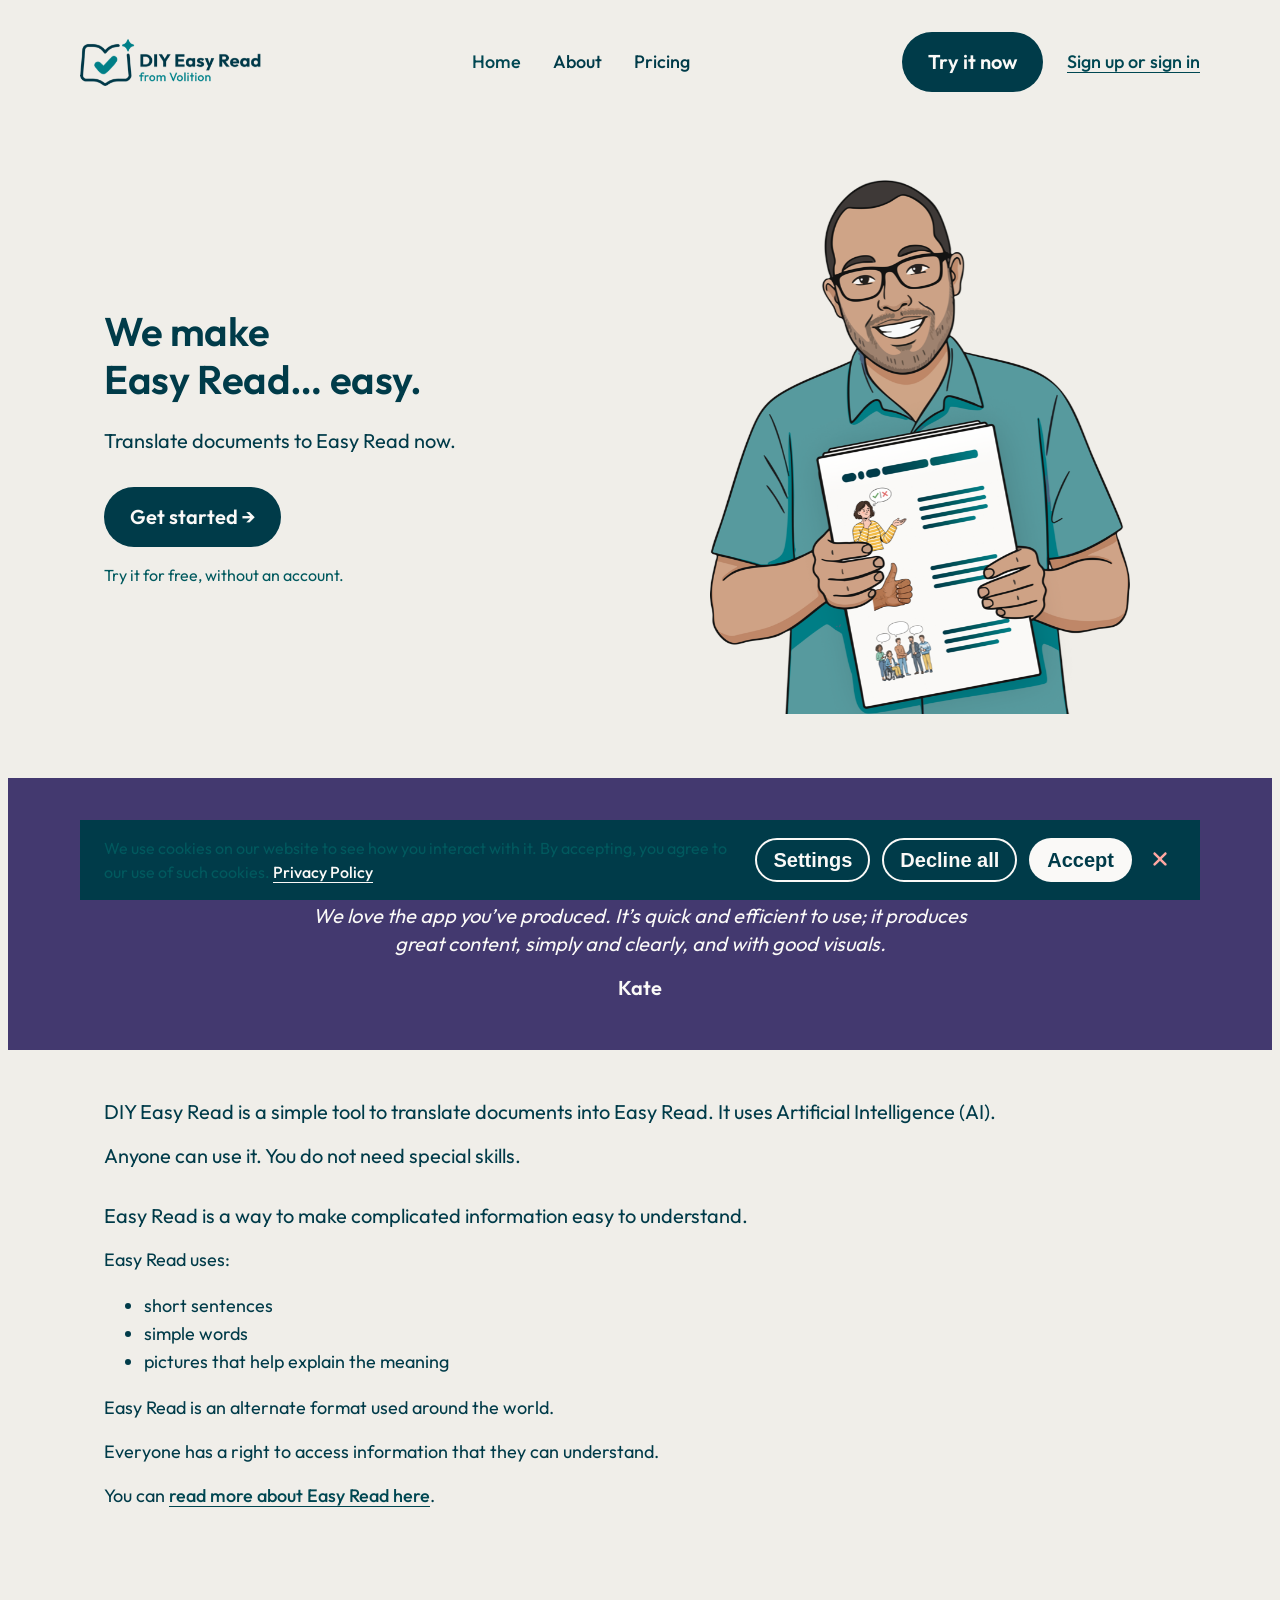
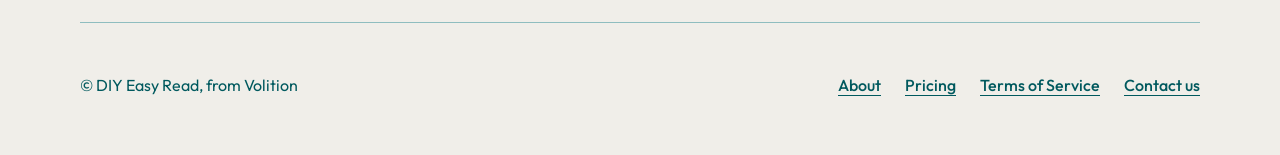
==== commit 92d5f3bf: "Add upload, translating, and preview screens from Figma product flow Built the Drop your doc / Trans" ====
--- a/index.html
+++ b/index.html
@@ -19,7 +19,7 @@
     <a href="pricing.html">Pricing</a>
   </nav>
   <div class="nav-actions">
-    <a class="btn btn-filled" href="#get-started">Get started</a>
+    <a class="btn btn-filled" href="get-started.html">Try it now</a>
     <a class="link" href="#sign-in">Sign up or sign in</a>
   </div>
 </header>
@@ -30,7 +30,7 @@
       <h1>We make<br>Easy Read&hellip; easy.</h1>
       <p class="body-large lede">Translate documents to Easy Read now.</p>
       <div class="cta-row">
-        <a class="btn btn-filled" href="#get-started">Get started &rarr;</a>
+        <a class="btn btn-filled" href="get-started.html">Get started &rarr;</a>
         <p class="body-small">Try it for free, without an account.</p>
       </div>
     </div>
--- a/assets/site.css
+++ b/assets/site.css
@@ -54,8 +54,9 @@
   min-height: var(--touch-min);
   padding: var(--space-3) var(--space-5);
   border-radius: var(--radius-pill);
-  font-weight: var(--font-weight-medium);
-  font-size: var(--fs-base);
+  font-weight: var(--font-weight-semibold);
+  font-size: var(--fs-body-lg);
+  line-height: 32px;
   text-decoration: none;
   border: 2px solid transparent;
   cursor: pointer;
@@ -275,9 +276,269 @@
 .cookie-banner .close-btn { background: none; border: none; cursor: pointer; }
 .cookie-banner .close-btn img { filter: invert(1); }
 
+/* -------- Step pill (nav CTA showing flow progress) -------- */
+.btn-step {
+  display: inline-flex;
+  align-items: center;
+  justify-content: center;
+  min-height: var(--touch-min);
+  padding: var(--space-3) var(--space-5);
+  border-radius: var(--radius-pill);
+  font-weight: var(--font-weight-semibold);
+  font-size: var(--fs-body-lg);
+  line-height: 32px;
+  background: var(--panel-highlight);
+  color: var(--fg-primary);
+}
+
+/* -------- Dropzone (Drop your doc here) -------- */
+.dropzone {
+  position: relative;
+  display: flex;
+  align-items: center;
+  justify-content: center;
+  gap: var(--space-6);
+  background: var(--sand-200);
+  border-radius: var(--radius-2xl);
+  padding: var(--space-8) var(--space-6);
+  margin-top: var(--space-6);
+  min-height: 460px;
+  cursor: pointer;
+  overflow: hidden;
+  transition: background-color var(--dur-base) var(--ease-standard);
+}
+.dropzone.drag-over { background: var(--sand-300); }
+.dropzone-art { flex-shrink: 0; }
+.dropzone-art-left { width: 260px; height: auto; align-self: flex-end; margin-bottom: -32px; }
+.dropzone-art-right { width: 200px; height: auto; }
+.dropzone-content { text-align: center; max-width: 420px; }
+.dropzone-arrow { margin-bottom: var(--space-4); }
+.dropzone-content h2 { font-size: var(--fs-xxl); line-height: var(--lh-xxl); margin-bottom: var(--space-3); }
+.dropzone-content .body-large { margin-bottom: var(--space-2); }
+.dropzone-caption { color: var(--text-mid); }
+
+/* -------- Toggle switch -------- */
+.auto-toggle {
+  display: flex;
+  align-items: center;
+  justify-content: center;
+  gap: var(--space-3);
+  margin-top: var(--space-6);
+  cursor: pointer;
+}
+.toggle-switch input { position: absolute; opacity: 0; width: 1px; height: 1px; }
+.toggle-track {
+  display: block;
+  width: 54px;
+  height: 24px;
+  border-radius: var(--radius-pill);
+  background: var(--sand-300);
+  border: 2px solid var(--borders);
+  position: relative;
+  transition: background-color var(--dur-base) var(--ease-standard);
+}
+.toggle-knob {
+  position: absolute;
+  top: 2px; left: 2px;
+  width: 20px; height: 20px;
+  border-radius: 50%;
+  background: var(--panel-highlight);
+  box-shadow: var(--elev-1);
+  transition: transform var(--dur-base) var(--ease-standard);
+}
+.toggle-switch input:checked + .toggle-track { background: var(--teal-500); }
+.toggle-switch input:checked + .toggle-track .toggle-knob { transform: translateX(30px); }
+
+/* -------- Translating to Easy Read -------- */
+.translating-page {
+  min-height: 100vh;
+  background: var(--sand-200);
+  position: relative;
+  display: flex;
+  flex-direction: column;
+  align-items: center;
+  padding: var(--space-8) var(--space-5);
+  overflow: hidden;
+}
+.translating-watermark {
+  position: absolute;
+  top: 140px;
+  left: 0; right: 0;
+  text-align: center;
+  font-size: 96px;
+  font-weight: var(--font-weight-semibold);
+  color: var(--sand-300);
+  z-index: 0;
+  pointer-events: none;
+}
+.translating-card {
+  position: relative;
+  z-index: 1;
+  background: var(--panel-highlight);
+  border-radius: var(--radius-xl);
+  box-shadow: var(--elev-3);
+  padding: var(--space-6) var(--space-6) var(--space-5);
+  text-align: center;
+  max-width: 420px;
+  width: 100%;
+  margin-bottom: var(--space-5);
+}
+.translating-close {
+  position: absolute;
+  top: var(--space-4);
+  right: var(--space-4);
+  background: var(--bg-100);
+  border: none;
+  border-radius: 50%;
+  width: 32px;
+  height: 32px;
+  display: flex;
+  align-items: center;
+  justify-content: center;
+  cursor: pointer;
+}
+.translating-logo-mark { margin: 0 auto var(--space-3); display: block; }
+.translating-card h2 { font-size: var(--fs-xl); line-height: var(--lh-xl); margin-bottom: var(--space-3); }
+.translating-filename { color: var(--fg-secondary); margin-bottom: var(--space-3); }
+
+.skeleton-page-group {
+  position: relative;
+  z-index: 1;
+  background: var(--panel-lowlight);
+  border-radius: var(--radius-xl);
+  padding: var(--space-5);
+  max-width: 420px;
+  width: 100%;
+  display: flex;
+  flex-direction: column;
+  gap: var(--space-4);
+  margin-bottom: var(--space-5);
+}
+.skeleton-row {
+  background: var(--panel-highlight);
+  border-radius: var(--radius-lg);
+  box-shadow: var(--elev-1);
+  padding: var(--space-4);
+  display: flex;
+  align-items: center;
+  gap: var(--space-4);
+}
+.skeleton-thumb {
+  width: 64px;
+  height: 64px;
+  border-radius: var(--radius-md);
+  background: var(--bg-150);
+  flex-shrink: 0;
+}
+.skeleton-page-number { text-align: center; font-weight: var(--font-weight-medium); color: var(--fg-primary); margin: 0; }
+
+.translating-footer {
+  position: relative;
+  z-index: 1;
+  display: flex;
+  align-items: center;
+  gap: var(--space-2);
+  color: var(--fg-secondary);
+  font-size: var(--fs-small);
+  margin-top: var(--space-4);
+}
+
+/* -------- Preview (Easy Read document preview + paywall) -------- */
+.preview-page {
+  min-height: 100vh;
+  background: var(--sand-200);
+  position: relative;
+  padding-bottom: var(--space-9);
+}
+.preview-toolbar {
+  display: flex;
+  align-items: center;
+  justify-content: space-between;
+  padding: var(--space-4) var(--space-5);
+}
+.preview-buy { min-height: 40px; padding: var(--space-2) var(--space-4); font-size: var(--fs-small); line-height: 20px; }
+.preview-toolbar-right { display: flex; gap: var(--space-2); }
+.preview-icon-btn {
+  width: 36px; height: 36px;
+  border-radius: 50%;
+  border: none;
+  background: var(--bg-800);
+  color: var(--text-inverted);
+  display: flex;
+  align-items: center;
+  justify-content: center;
+  cursor: pointer;
+  font-size: var(--fs-small);
+}
+
+.preview-cover {
+  position: relative;
+  max-width: 480px;
+  margin: 0 auto;
+  padding: var(--space-5) var(--space-5) var(--space-6);
+  text-align: center;
+}
+.preview-watermark {
+  position: absolute;
+  top: 40px;
+  left: 50%;
+  transform: translateX(-50%);
+  font-size: 72px;
+  font-weight: var(--font-weight-semibold);
+  color: var(--sand-300);
+  z-index: 0;
+  pointer-events: none;
+  white-space: nowrap;
+}
+.preview-photo-frame {
+  position: relative;
+  z-index: 1;
+  aspect-ratio: 1 / 1;
+  background: var(--panel-mid);
+  border: 2px solid var(--panel-highlight);
+  border-radius: var(--radius-lg);
+  box-shadow: var(--elev-2);
+  margin-bottom: var(--space-5);
+}
+.preview-cover h1 {
+  position: relative;
+  z-index: 1;
+  font-size: var(--fs-xl);
+  line-height: var(--lh-xl);
+  margin-bottom: var(--space-3);
+}
+.preview-cover p { position: relative; z-index: 1; }
+
+.preview-pages {
+  max-width: 480px;
+  margin: 0 auto;
+  display: flex;
+  flex-direction: column;
+  gap: var(--space-5);
+}
+.preview-page-img { width: 100%; height: auto; display: block; border-radius: var(--radius-lg); }
+
+.preview-footer {
+  max-width: 480px;
+  margin: var(--space-8) auto 0;
+  text-align: center;
+  padding: 0 var(--space-5);
+}
+.preview-footer-logo {
+  display: flex;
+  align-items: center;
+  justify-content: center;
+  gap: var(--space-2);
+  margin-top: var(--space-6);
+  color: var(--fg-secondary);
+  font-size: var(--fs-small);
+}
+
 @media (max-width: 860px) {
   .hero, .feature-row { grid-template-columns: 1fr; }
   .pricing-cards { grid-template-columns: 1fr; }
   .main-nav { display: none; }
   .site-footer { flex-direction: column; gap: var(--space-4); align-items: flex-start; }
-}
+  .dropzone { flex-direction: column; }
+  .dropzone-art-left { align-self: center; margin-bottom: 0; }
+}
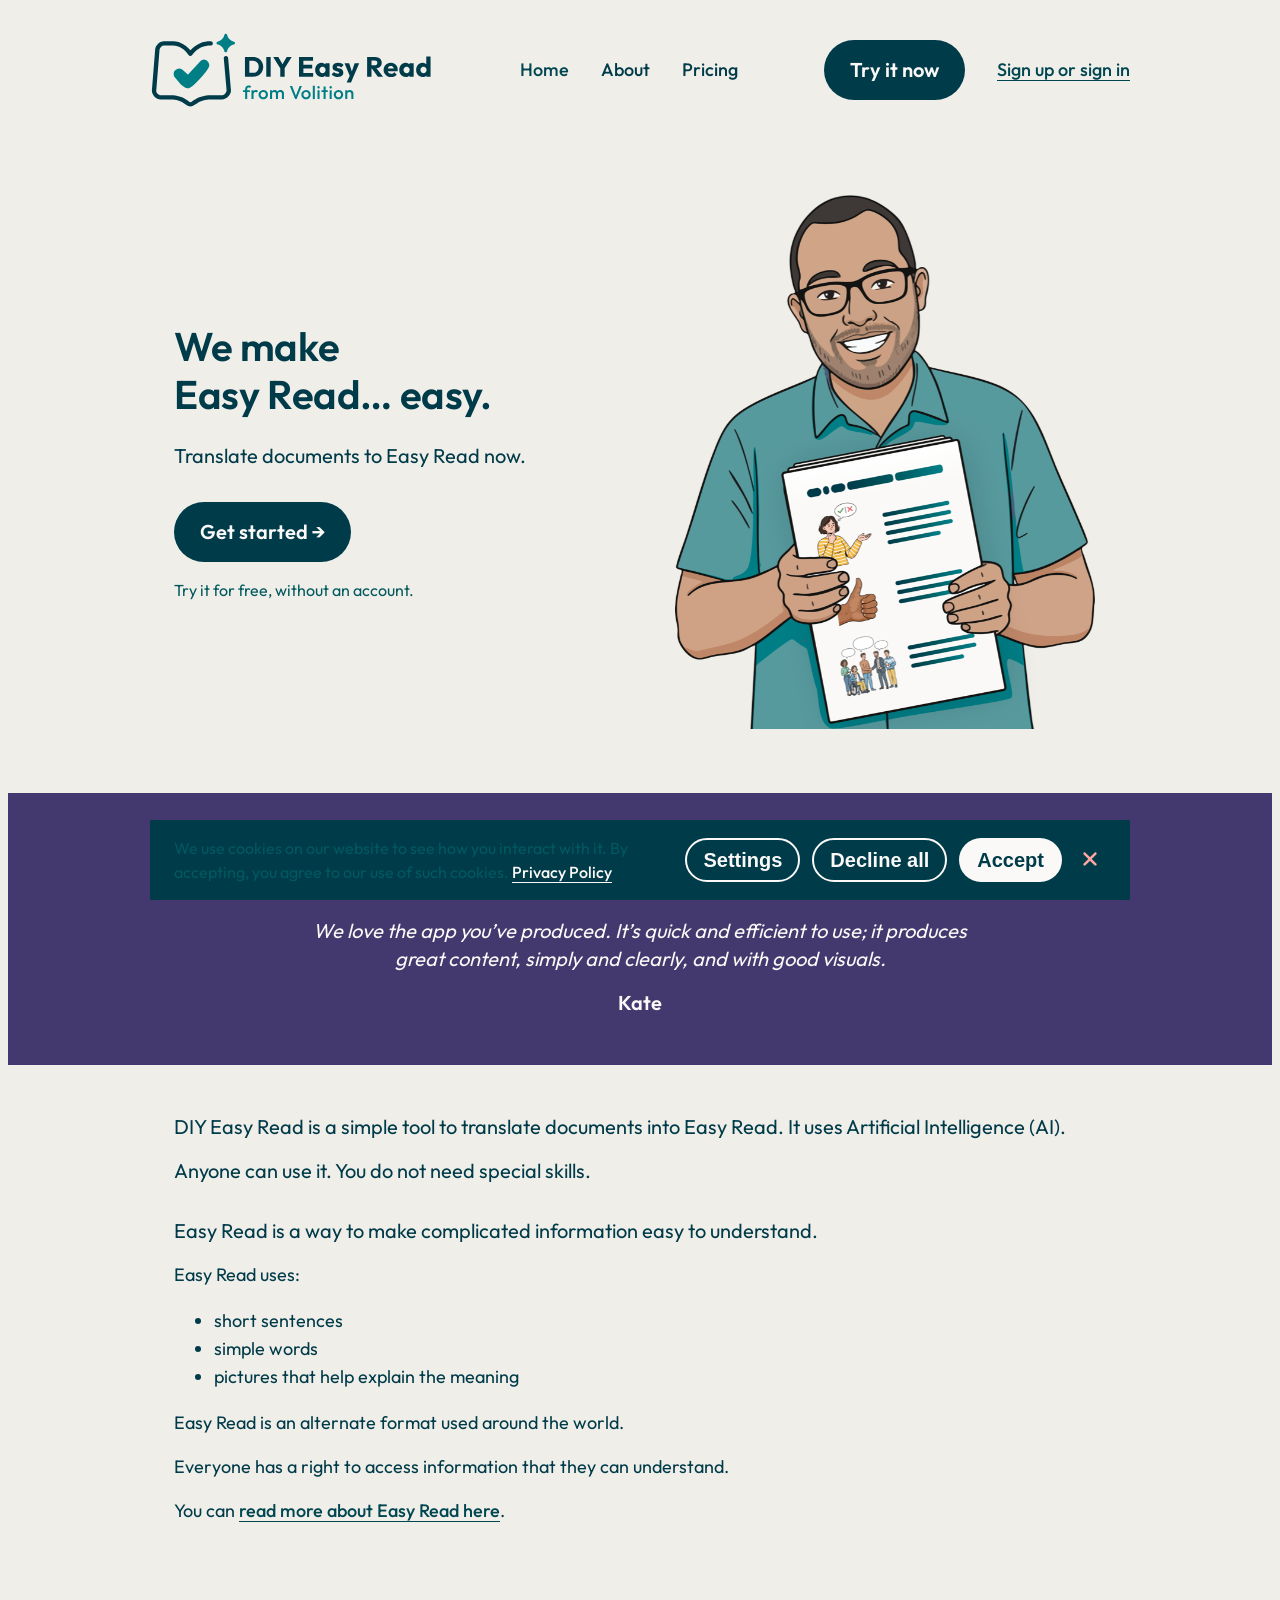
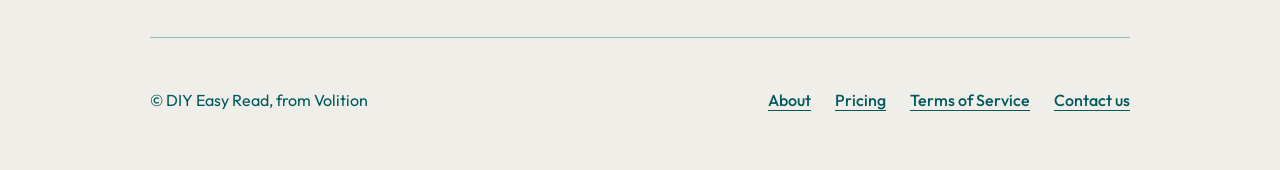
==== commit 00cbc0e4: "Swap header logo and hero arrow for real vector assets Replaces the raster logo-diyer.png (site-wide" ====
--- a/index.html
+++ b/index.html
@@ -11,7 +11,7 @@
 
 <header class="wrap site-header">
   <a class="logo" href="index.html">
-    <img src="assets/img/logo-diyer.png" alt="DIY Easy Read logo: an open book outline with a tick inside, and a star in the top right corner" style="height:48px; width:auto;">
+    <img src="assets/img/logo-diyer.svg" alt="DIY Easy Read logo: an open book outline with a tick inside, and a star in the top right corner">
   </a>
   <nav class="main-nav" aria-label="Main">
     <a href="index.html" aria-current="page">Home</a>
--- a/assets/site.css
+++ b/assets/site.css
@@ -7,7 +7,7 @@
 * { box-sizing: border-box; }
 
 .wrap {
-  max-width: 1120px;
+  max-width: 980px;
   margin: 0 auto;
   padding: 0 var(--space-5);
 }
@@ -24,7 +24,7 @@
   align-items: center;
   gap: var(--space-2);
 }
-.logo img { height: 40px; width: auto; }
+.logo img { width: 283px; height: 75px; }
 
 .main-nav {
   display: flex;
@@ -42,7 +42,7 @@
 .nav-actions {
   display: flex;
   align-items: center;
-  gap: var(--space-5);
+  gap: var(--space-6);
 }
 
 /* -------- Buttons -------- */
@@ -534,6 +534,248 @@
   font-size: var(--fs-small);
 }
 
+/* ============================================================
+   Walkthrough: Upload → Translate → Ready → Preview → Dashboard
+   Rebuilt from the DIY Easy Read.fig walkthrough handoff, 2026-07-20.
+   Exact px/type/colour values transcribed from the handoff source —
+   not rounded to the type scale above where the two don't match.
+   ============================================================ */
+
+@keyframes diy-spin { from { transform: rotate(0deg); } to { transform: rotate(360deg); } }
+
+/* -------- Screen 0: Landing hero / drop zone -------- */
+.hero-drop {
+  position: relative;
+  border-radius: var(--radius-xl);
+  background: radial-gradient(544px 260px at 50% 40%, var(--sand-000) 3%, var(--sand-100) 37%, var(--sand-200) 100%);
+  box-shadow: inset 0 0 16px rgba(0, 0, 0, 0.15);
+  display: flex;
+  flex-direction: row;
+  align-items: flex-end;
+  justify-content: center;
+  gap: var(--space-6);
+  cursor: pointer;
+  min-height: 408px;
+  overflow: hidden;
+  margin-top: var(--space-4);
+  padding: 0 var(--space-6);
+  box-sizing: border-box;
+}
+.hero-drop-illustration { width: 260px; height: 380px; flex-shrink: 0; align-self: flex-end; }
+.hero-drop-illustration img { width: 100%; height: 100%; object-fit: contain; display: block; }
+.hero-drop-content { display: flex; flex-direction: column; align-items: center; gap: var(--space-2); padding-bottom: 56px; }
+.hero-drop-content .arrow { width: 40px; height: 40px; margin-bottom: var(--space-2); }
+.hero-drop-content h1 { font-size: 60px; line-height: 48px; font-weight: 600; color: var(--fg-primary); text-align: center; margin: 0; letter-spacing: -0.01em; }
+.hero-drop-content h1.sub { font-size: 38px; margin-top: var(--space-2); }
+.hero-drop-content .caption { font-size: var(--fs-body-lg); line-height: var(--lh-body-lg); color: var(--fg-primary); }
+
+/* -------- Screen 1: Translating / Screen 2: Ready (shared backdrop) -------- */
+.translate-backdrop {
+  min-height: 100vh;
+  background: radial-gradient(526px 300px at 50% 45%, var(--sand-100) 0%, var(--sand-200) 100%);
+  display: flex;
+  align-items: center;
+  justify-content: center;
+  padding: var(--space-5);
+  box-sizing: border-box;
+}
+.translate-card {
+  width: 640px; max-width: 100%;
+  border-radius: var(--radius-xl);
+  background: var(--sand-100);
+  box-shadow: 0 4px 32px rgba(0, 35, 43, 0.3);
+  padding: var(--space-7) var(--space-8);
+  display: flex; flex-direction: column; gap: var(--space-5);
+  box-sizing: border-box;
+}
+.translate-filename, .ready-note span { font-size: 14px; line-height: 20px; color: var(--fg-secondary); }
+.translate-card h2 { font-size: 24px; line-height: 32px; font-weight: 600; color: var(--fg-primary); margin: var(--space-2) 0 0; }
+.translate-stages { display: flex; flex-direction: column; gap: var(--space-4); }
+.translate-stage { display: flex; flex-direction: row; align-items: center; gap: var(--space-4); }
+.translate-stage span { font-size: 18px; line-height: 24px; color: var(--fg-primary); }
+.stage-dot { width: 28px; height: 28px; border-radius: 50%; flex-shrink: 0; box-sizing: border-box; }
+.stage-dot--done { background: var(--pounamu-200); display: flex; align-items: center; justify-content: center; }
+.stage-dot--done img { width: 16px; height: 16px; filter: brightness(0) saturate(100%) invert(24%) sepia(35%) saturate(700%) hue-rotate(70deg); }
+.stage-dot--active { border: 3px solid var(--bg-200); border-top-color: var(--fg-secondary); animation: diy-spin 900ms linear infinite; }
+.stage-dot--pending { border: 2px solid var(--sand-300); }
+.translate-note { border-top: 1px solid var(--sand-200); padding-top: var(--space-4); display: flex; flex-direction: column; gap: var(--space-1); }
+.translate-note span { font-size: 16px; line-height: 24px; color: var(--fg-secondary); }
+
+.ready-card {
+  width: 752px; max-width: 100%;
+  border-radius: var(--radius-xl);
+  background: var(--sand-100);
+  box-shadow: 0 4px 32px rgba(0, 35, 43, 0.3);
+  padding: var(--space-6);
+  display: flex; flex-direction: column; gap: var(--space-6); align-items: flex-start;
+  box-sizing: border-box;
+}
+.ready-note { display: flex; flex-direction: column; gap: var(--space-1); }
+.ready-note span { font-size: 16px; line-height: 24px; color: var(--fg-secondary); }
+.btn-view-easyread {
+  display: inline-flex; align-items: center; gap: var(--space-2);
+  background: var(--button-base); color: var(--text-inverted);
+  border: none; border-radius: var(--radius-pill);
+  padding: var(--space-3) var(--space-6);
+  font-family: inherit; font-size: 24px; line-height: 32px; font-weight: 500;
+  min-height: 64px; cursor: pointer; text-decoration: none;
+}
+.btn-view-easyread img { width: 24px; height: 24px; filter: brightness(0) saturate(100%) invert(100%); }
+
+/* -------- Screens 3 & 5: Easy Read document preview (guest + authenticated) -------- */
+.preview-backdrop {
+  position: relative; width: 100%;
+  background: radial-gradient(526px 242px at 50% 30%, #BEB9A5 72%, var(--sand-200) 100%);
+  overflow: hidden;
+  display: flex; flex-direction: column; align-items: center;
+  padding: var(--space-5) 0;
+}
+.doc-backdrop {
+  position: relative; width: 100%; min-height: 100vh;
+  background: radial-gradient(453px 290px at 50% 38%, #BEB9A5 41%, var(--sand-200) 100%);
+  display: flex; flex-direction: column; align-items: center;
+}
+.doc-backdrop.dark { background: radial-gradient(453px 290px at 50% 38%, var(--button-base) 41%, var(--teal-900) 100%); }
+
+.preview-watermark-big {
+  position: absolute; left: 0; top: 215px; width: 100%;
+  text-align: center; font-size: 320px; line-height: 100%; font-weight: 700;
+  color: #4D483A; opacity: 0.08; pointer-events: none; white-space: nowrap;
+}
+
+.icon-fab {
+  width: 48px; height: 48px; border-radius: var(--radius-pill);
+  background: var(--sand-000); border: none;
+  box-shadow: 0 2px 4px rgba(0, 35, 43, 0.06), 0 4px 8px rgba(0, 35, 43, 0.06);
+  cursor: pointer; display: flex; align-items: center; justify-content: center;
+}
+.icon-fab.close { position: absolute; top: var(--space-4); right: var(--space-4); z-index: 5; }
+.menu-anchor { position: absolute; top: var(--space-4); right: 88px; }
+
+.menu-dropdown {
+  position: absolute; right: 0; top: 36px; width: 200px;
+  border-radius: var(--radius-lg); background: var(--sand-000);
+  box-shadow: inset 0 0 0 2px var(--sand-200), 0 4px 8px rgba(0, 35, 43, 0.1);
+  padding: var(--space-2) 0; display: flex; flex-direction: column; z-index: 10;
+}
+.menu-dropdown.doc-menu { top: 56px; }
+.menu-dropdown[hidden] { display: none; }
+.menu-item { display: flex; flex-direction: row; align-items: center; gap: var(--space-3); padding: var(--space-3) var(--space-5); }
+.menu-item.is-action { cursor: pointer; background: none; border: none; text-align: left; font-family: inherit; width: 100%; }
+.menu-item span { font-size: 18px; line-height: 24px; color: var(--fg-primary); }
+.menu-item .dot { width: 16px; height: 16px; border-radius: 50%; border: 1.5px solid var(--fg-secondary); }
+
+.preview-head { position: relative; padding: var(--space-2) 0; display: flex; flex-direction: column; gap: var(--space-4); align-items: center; }
+.preview-head h2 { font-size: 32px; line-height: 40px; font-weight: 600; color: var(--fg-primary); text-align: center; margin: 0; max-width: 480px; }
+.preview-head-cta { display: flex; flex-direction: row; gap: var(--space-2); align-items: center; }
+.preview-head-cta span { font-size: 24px; line-height: 32px; color: var(--fg-primary); }
+.btn-signin-pill {
+  background: var(--bg-800); color: var(--text-inverted); border: none; border-radius: var(--radius-pill);
+  padding: var(--space-2) 20px; font-family: inherit; font-size: 18px; line-height: 24px; font-weight: 500;
+  min-height: 48px; cursor: pointer; text-decoration: none; display: inline-flex; align-items: center;
+}
+
+.doc-pages { position: relative; display: flex; flex-direction: column; gap: var(--space-6); align-items: center; max-width: 980px; margin: 0 auto; padding: var(--space-5) var(--space-5); box-sizing: border-box; width: 100%; }
+
+.doc-page {
+  position: relative;
+  width: 800px; max-width: 100%; height: 1132px; flex-shrink: 0;
+  border-radius: var(--radius-lg); background: var(--sand-100);
+  box-shadow: 0 4px 16px rgba(153, 145, 116, 0.2);
+  display: flex; flex-direction: column;
+  padding: 0 var(--space-6) var(--space-6) var(--space-6);
+  box-sizing: border-box; overflow: hidden;
+}
+.doc-page-num { position: absolute; left: var(--space-6); bottom: var(--space-6); font-size: 18px; line-height: 24px; font-weight: 500; color: var(--fg-primary); }
+
+.doc-cover { flex: 1; display: flex; flex-direction: column; align-items: flex-start; gap: var(--space-5); align-self: stretch; padding-top: var(--space-6); box-sizing: border-box; min-height: 0; width: 100%; }
+.doc-cover .doc-logo { height: 40px; width: auto; flex-shrink: 0; }
+.doc-cover-title { font-size: 64px; line-height: 1.15; font-weight: 700; color: var(--fg-primary); margin: 0 var(--space-6); flex-shrink: 0; }
+.doc-cover-art { width: 100%; flex: 1; border-radius: var(--radius-lg); background: var(--sand-000); display: flex; align-items: center; justify-content: center; min-height: 0; padding: var(--space-4); box-sizing: border-box; }
+.doc-cover-art img { width: 100%; height: 100%; object-fit: contain; }
+.doc-cover-intro { display: flex; flex-direction: column; gap: var(--space-2); flex-shrink: 0; width: calc(100% - 64px); margin: 0 var(--space-6); box-sizing: border-box; }
+.doc-cover-intro p { font-size: 28px; line-height: 36px; color: var(--fg-primary); margin: 0; }
+
+.doc-content { flex: 1; display: flex; flex-direction: column; gap: 0; align-items: center; align-self: stretch; box-sizing: border-box; width: 100%; }
+
+.between-section { height: 40px; align-self: stretch; flex-shrink: 0; display: flex; align-items: center; justify-content: center; }
+.add-btn {
+  width: 32px; height: 32px; border-radius: var(--radius-pill); background: transparent;
+  display: flex; align-items: center; justify-content: center; cursor: pointer;
+  opacity: 0; pointer-events: none;
+  transition: opacity var(--dur-base) var(--ease-standard), background var(--dur-fast) var(--ease-standard), box-shadow var(--dur-fast) var(--ease-standard);
+}
+/* Hovering a content-row also reveals the "+" on its neighbouring between-section bars, never a duplicate on the row itself */
+.between-section:hover .add-btn,
+.content-row:hover + .between-section .add-btn,
+.between-section:has(+ .content-row:hover) .add-btn { opacity: 1; pointer-events: auto; }
+.add-btn:hover { background: var(--sand-100); box-shadow: inset 0 0 0 1px rgba(0, 35, 43, 0.3); }
+
+.content-row {
+  position: relative;
+  width: 736px; max-width: 100%; height: 224px; flex-shrink: 0;
+  border-radius: var(--radius-lg); background: var(--sand-000);
+  display: flex; flex-direction: row; gap: var(--space-6); padding: var(--space-4);
+  align-items: center; justify-content: center; box-sizing: border-box;
+  transition: box-shadow var(--dur-base) var(--ease-standard), background var(--dur-base) var(--ease-standard);
+}
+.content-row:hover {
+  background: linear-gradient(rgba(250, 249, 247, 0.5), rgba(250, 249, 247, 0.5)), linear-gradient(var(--sand-100), var(--sand-100));
+  box-shadow: inset 0 0 0 1px rgba(0, 35, 43, 0.3);
+}
+.content-row-photo { width: 192px; height: 192px; border-radius: var(--radius-sm); flex-shrink: 0; object-fit: cover; display: block; }
+.content-row-text { font-size: 24px; line-height: 32px; color: var(--fg-primary); flex: 1; margin: 0; }
+.content-row-text-group { display: flex; flex-direction: column; gap: var(--space-4); justify-content: center; flex: 1; height: 192px; box-sizing: border-box; }
+.content-row-text-group p { font-size: 24px; line-height: 32px; color: var(--fg-primary); margin: 0; }
+/* #C5DFE0 is a one-off teal wash for this callout, not a named token — see handoff README */
+.content-definition { border-radius: var(--radius-sm); background: #C5DFE0; display: flex; flex-direction: row; gap: var(--space-2); padding: var(--space-3); align-items: flex-start; box-sizing: border-box; }
+.content-definition svg { flex-shrink: 0; }
+.content-definition span { font-size: 20px; line-height: 28px; color: var(--fg-primary); flex: 1; }
+
+.edit-btn {
+  position: absolute; top: var(--space-4); right: var(--space-4);
+  opacity: 0; pointer-events: none; transition: opacity var(--dur-base) var(--ease-standard);
+  display: inline-flex; align-items: center; gap: var(--space-2); height: 40px;
+  border-radius: var(--radius-pill); background: var(--sand-100);
+  box-shadow: inset 0 0 0 1px rgba(0, 35, 43, 0.3);
+  padding: var(--space-2) var(--space-4) var(--space-2) 20px; box-sizing: border-box; cursor: pointer;
+}
+.content-row:hover .edit-btn { opacity: 1; pointer-events: auto; }
+.edit-btn span { font-size: 20px; line-height: 28px; font-weight: 600; color: var(--fg-primary); white-space: nowrap; }
+
+.preview-footer-cta { position: relative; display: flex; flex-direction: column; gap: var(--space-4); align-items: center; padding-top: var(--space-4); text-align: center; }
+.preview-footer-cta p { font-size: 24px; line-height: 32px; color: var(--fg-primary); text-align: center; max-width: 480px; margin: 0; }
+.btn-buy-subscribe {
+  background: var(--bg-800); color: var(--text-inverted); border: none; border-radius: var(--radius-pill);
+  padding: var(--space-3) var(--space-6); font-family: inherit; font-size: 24px; line-height: 32px; font-weight: 500;
+  min-height: 64px; cursor: pointer; text-decoration: none; display: inline-flex; align-items: center;
+}
+
+/* -------- Screen 4: Dashboard -------- */
+.dashboard-page { min-height: 100vh; background: var(--sand-100); color: var(--fg-primary); }
+.dashboard-page.dark { background: var(--teal-900); color: var(--sand-000); }
+.dashboard-page .wrap { display: flex; flex-direction: column; gap: var(--space-6); padding-bottom: var(--space-9); box-sizing: border-box; }
+.dashboard-header { padding: var(--space-6) 0; display: flex; flex-direction: row; justify-content: space-between; align-items: center; }
+.dashboard-account { position: relative; display: flex; flex-direction: row; align-items: center; gap: var(--space-3); cursor: pointer; background: none; border: none; font-family: inherit; }
+.dashboard-account span { font-size: 16px; line-height: 24px; color: inherit; }
+.dashboard-section-head { display: flex; flex-direction: row; justify-content: space-between; align-items: center; border-top: 1px solid var(--borders); border-bottom: 1px solid var(--borders); padding: var(--space-4) 0; }
+.dashboard-section-head h1 { font-size: 40px; line-height: 48px; font-weight: 600; margin: 0; color: inherit; }
+.dashboard-sort { display: flex; flex-direction: row; align-items: center; gap: var(--space-1); margin-top: var(--space-1); background: none; border: none; font-family: inherit; cursor: pointer; }
+.dashboard-sort span { font-size: 16px; line-height: 24px; color: inherit; }
+.btn-new-translation {
+  background: var(--button-base); color: var(--text-inverted); border: none; border-radius: var(--radius-pill);
+  padding: var(--space-4) var(--space-6) var(--space-4) var(--space-5);
+  font-family: inherit; font-size: 24px; line-height: 32px; font-weight: 500;
+  min-height: 64px; cursor: pointer; text-decoration: none; display: inline-flex; align-items: center;
+}
+.translation-list { display: flex; flex-direction: column; }
+.translation-row { display: flex; flex-direction: row; justify-content: space-between; align-items: center; padding: var(--space-5) 0; border-bottom: 1px solid var(--divider-default); cursor: pointer; text-decoration: none; color: inherit; }
+.translation-row-left { display: flex; flex-direction: row; align-items: center; gap: var(--space-4); }
+.translation-row-left span { font-size: 20px; line-height: 28px; font-weight: 500; color: inherit; }
+.translation-row-right { display: flex; flex-direction: row; align-items: center; gap: var(--space-6); }
+.translation-row-right span { font-size: 16px; line-height: 24px; color: var(--fg-tertiary); }
+.dashboard-page.dark .translation-row-right span { color: var(--teal-300); }
+
 @media (max-width: 860px) {
   .hero, .feature-row { grid-template-columns: 1fr; }
   .pricing-cards { grid-template-columns: 1fr; }
@@ -541,4 +783,26 @@
   .site-footer { flex-direction: column; gap: var(--space-4); align-items: flex-start; }
   .dropzone { flex-direction: column; }
   .dropzone-art-left { align-self: center; margin-bottom: 0; }
-}
+
+  .hero-drop { flex-direction: column; padding: var(--space-6) var(--space-5); min-height: 0; }
+  .hero-drop-illustration { width: 180px; height: 260px; }
+  .hero-drop-content { padding-bottom: 0; padding-top: var(--space-4); }
+  .hero-drop-content h1 { font-size: 36px; line-height: 40px; }
+  .hero-drop-content h1.sub { font-size: 24px; line-height: 32px; }
+
+  .translate-card, .ready-card { padding: var(--space-5); }
+
+  .doc-pages { padding: var(--space-5) var(--space-4); }
+  .doc-page { width: 100%; height: auto; aspect-ratio: 800 / 1132; }
+  .doc-cover-title { font-size: 36px; margin: 0 var(--space-4); }
+  .doc-cover-intro { width: calc(100% - 32px); margin: 0 var(--space-4); }
+  .doc-cover-intro p, .content-row-text, .content-row-text-group p { font-size: 18px; line-height: 26px; }
+  .content-row { width: 100%; height: auto; flex-direction: column; text-align: center; padding: var(--space-5); }
+  .content-row-photo { width: 96px; height: 96px; }
+  .content-row-text-group { height: auto; align-items: center; }
+  .edit-btn { position: static; opacity: 1; pointer-events: auto; margin-top: var(--space-2); }
+  .preview-watermark-big { font-size: 96px; top: 100px; }
+
+  .dashboard-section-head h1 { font-size: 28px; line-height: 36px; }
+  .translation-row-right { gap: var(--space-3); }
+}
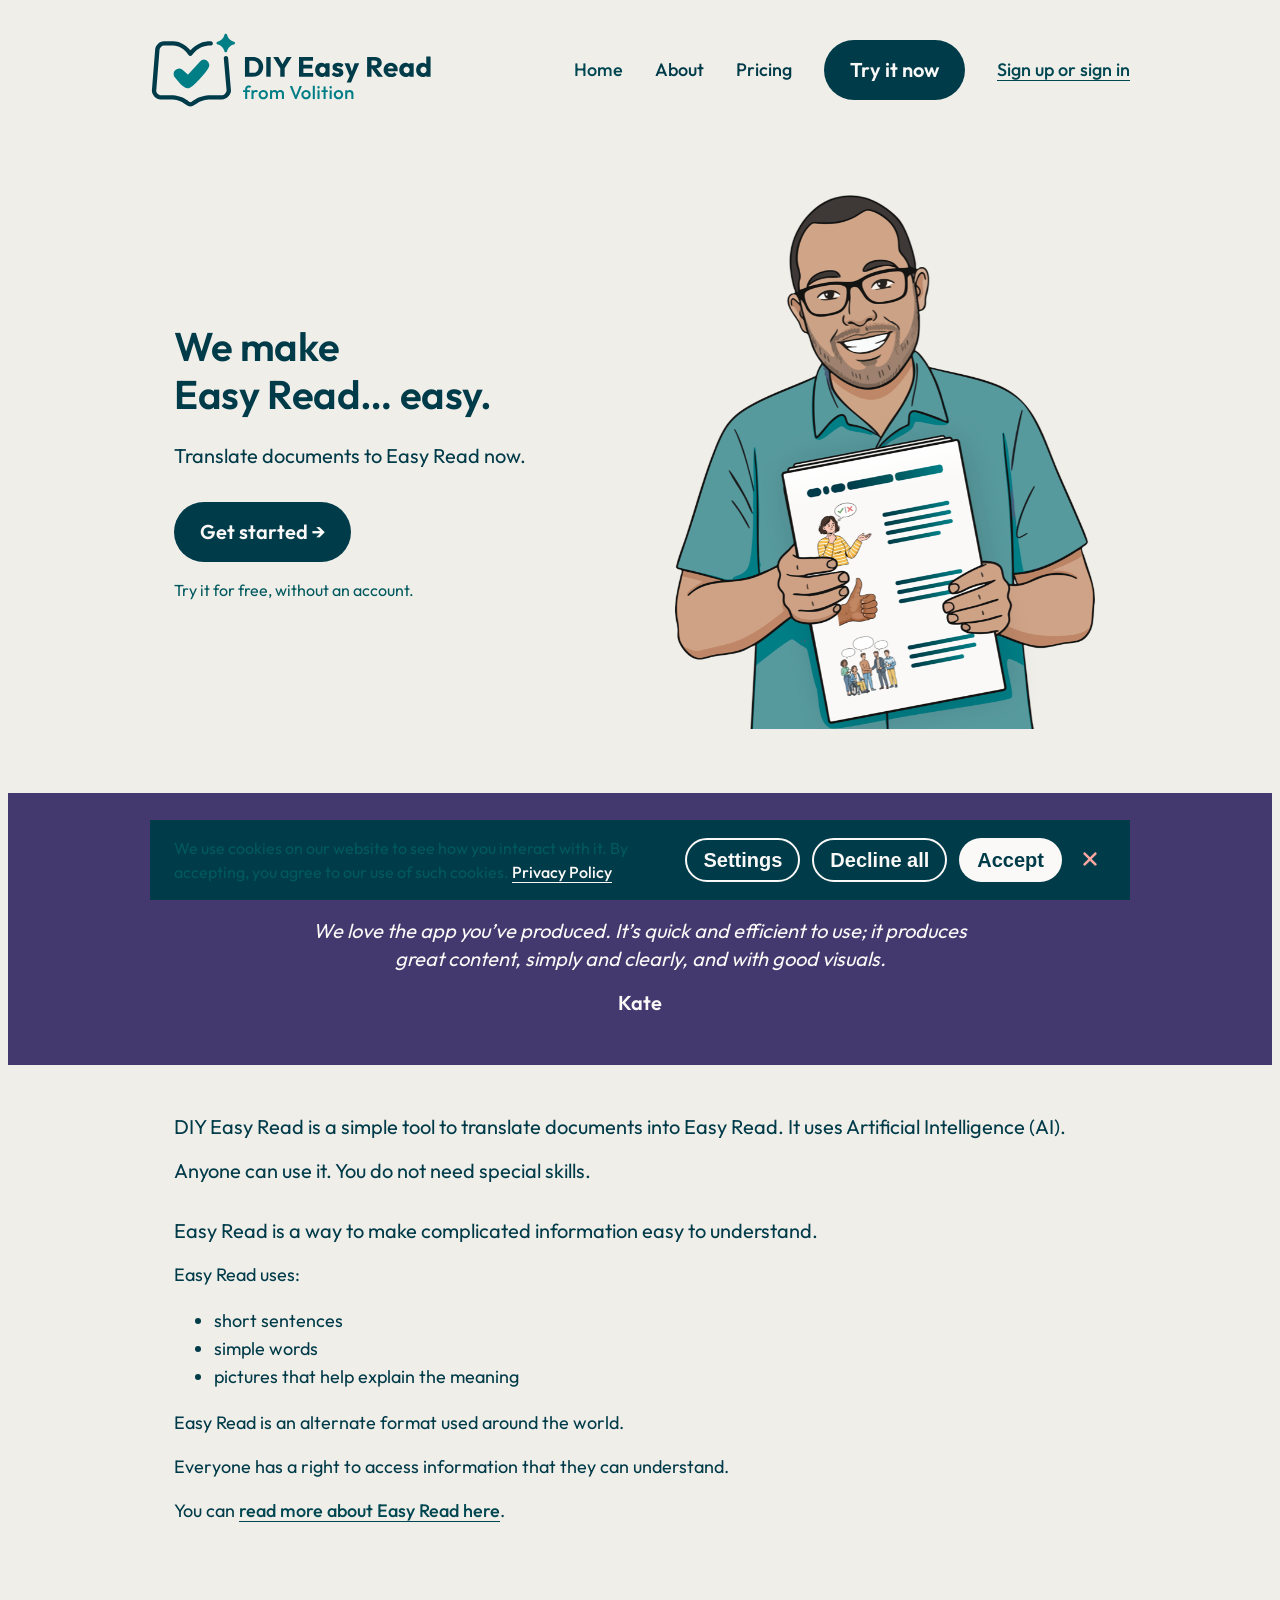
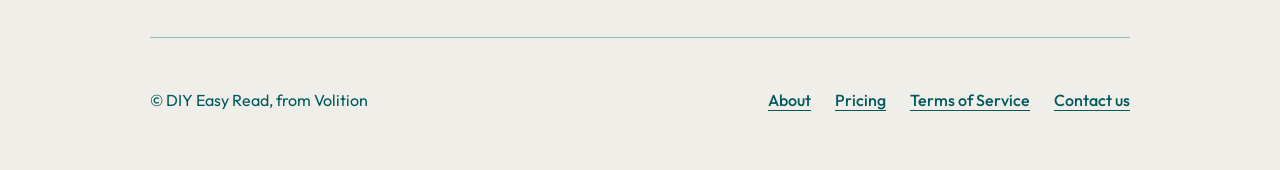
==== commit 6838071f: "Fix header nav-to-button gap to a consistent 32px Home/About/Pricing, the CTA button, and "Sign up o" ====
--- a/index.html
+++ b/index.html
@@ -13,14 +13,16 @@
   <a class="logo" href="index.html">
     <img src="assets/img/logo-diyer.svg" alt="DIY Easy Read logo: an open book outline with a tick inside, and a star in the top right corner">
   </a>
-  <nav class="main-nav" aria-label="Main">
-    <a href="index.html" aria-current="page">Home</a>
-    <a href="about.html">About</a>
-    <a href="pricing.html">Pricing</a>
-  </nav>
-  <div class="nav-actions">
-    <a class="btn btn-filled" href="get-started.html">Try it now</a>
-    <a class="link" href="#sign-in">Sign up or sign in</a>
+  <div class="nav-right">
+    <nav class="main-nav" aria-label="Main">
+      <a href="index.html" aria-current="page">Home</a>
+      <a href="about.html">About</a>
+      <a href="pricing.html">Pricing</a>
+    </nav>
+    <div class="nav-actions">
+      <a class="btn btn-filled" href="get-started.html">Try it now</a>
+      <a class="link" href="#sign-in">Sign up or sign in</a>
+    </div>
   </div>
 </header>
 
--- a/assets/site.css
+++ b/assets/site.css
@@ -25,6 +25,12 @@
   gap: var(--space-2);
 }
 .logo img { width: 283px; height: 75px; }
+
+.nav-right {
+  display: flex;
+  align-items: center;
+  gap: var(--space-6);
+}
 
 .main-nav {
   display: flex;
@@ -551,22 +557,36 @@
   box-shadow: inset 0 0 16px rgba(0, 0, 0, 0.15);
   display: flex;
   flex-direction: row;
-  align-items: flex-end;
+  align-items: center;
   justify-content: center;
   gap: var(--space-6);
   cursor: pointer;
-  min-height: 408px;
+  min-height: 432px;
   overflow: hidden;
   margin-top: var(--space-4);
+  margin-left: calc(-1 * var(--space-5));
+  margin-right: calc(-1 * var(--space-5));
+  width: calc(100% + var(--space-5) * 2);
   padding: 0 var(--space-6);
   box-sizing: border-box;
 }
-.hero-drop-illustration { width: 260px; height: 380px; flex-shrink: 0; align-self: flex-end; }
+/* Positioned out of flow so its width/presence never shifts the text block */
+.hero-drop-illustration { position: absolute; top: var(--space-5); left: var(--space-6); width: 558px; height: 408px; }
 .hero-drop-illustration img { width: 100%; height: 100%; object-fit: contain; display: block; }
-.hero-drop-content { display: flex; flex-direction: column; align-items: center; gap: var(--space-2); padding-bottom: 56px; }
-.hero-drop-content .arrow { width: 40px; height: 40px; margin-bottom: var(--space-2); }
-.hero-drop-content h1 { font-size: 60px; line-height: 48px; font-weight: 600; color: var(--fg-primary); text-align: center; margin: 0; letter-spacing: -0.01em; }
-.hero-drop-content h1.sub { font-size: 38px; margin-top: var(--space-2); }
+/* Sits over the illustration, in the clear space above the person's hand */
+.hero-drop-content {
+  position: absolute;
+  top: 24px; bottom: 160px;
+  left: calc(var(--space-6) * 2);
+  right: var(--space-6);
+  display: flex; flex-direction: column; align-items: center; gap: var(--space-1);
+}
+.hero-drop-content .arrow { width: 64px; height: 64px; }
+.hero-drop-content .lead-in { font-size: 24px; line-height: 32px; font-weight: 400; color: var(--fg-primary); text-align: center; margin: 0; }
+.hero-drop-content .heading { margin: 0; text-align: center; }
+.hero-drop-content .heading-main { font-size: 52px; line-height: 48px; font-weight: 600; color: var(--fg-primary); }
+.hero-drop-content .heading-sub { font-size: 32px; line-height: 44px; font-weight: 500; color: var(--fg-primary); }
+.hero-drop-content .heading-accent { font-size: 32px; line-height: 44px; font-weight: 700; color: var(--button-base); }
 .hero-drop-content .caption { font-size: var(--fs-body-lg); line-height: var(--lh-body-lg); color: var(--fg-primary); }
 
 /* -------- Screen 1: Translating / Screen 2: Ready (shared backdrop) -------- */
@@ -785,10 +805,11 @@
   .dropzone-art-left { align-self: center; margin-bottom: 0; }
 
   .hero-drop { flex-direction: column; padding: var(--space-6) var(--space-5); min-height: 0; }
-  .hero-drop-illustration { width: 180px; height: 260px; }
-  .hero-drop-content { padding-bottom: 0; padding-top: var(--space-4); }
-  .hero-drop-content h1 { font-size: 36px; line-height: 40px; }
-  .hero-drop-content h1.sub { font-size: 24px; line-height: 32px; }
+  .hero-drop-illustration { position: static; top: auto; left: auto; width: 180px; height: 260px; }
+  .hero-drop-content { position: static; top: auto; bottom: auto; left: auto; right: auto; padding-top: var(--space-4); }
+  .hero-drop-content .arrow { width: 40px; height: 40px; }
+  .hero-drop-content .heading-main { font-size: 36px; line-height: 40px; }
+  .hero-drop-content .heading-sub, .hero-drop-content .heading-accent { font-size: 24px; line-height: 32px; }
 
   .translate-card, .ready-card { padding: var(--space-5); }
 
